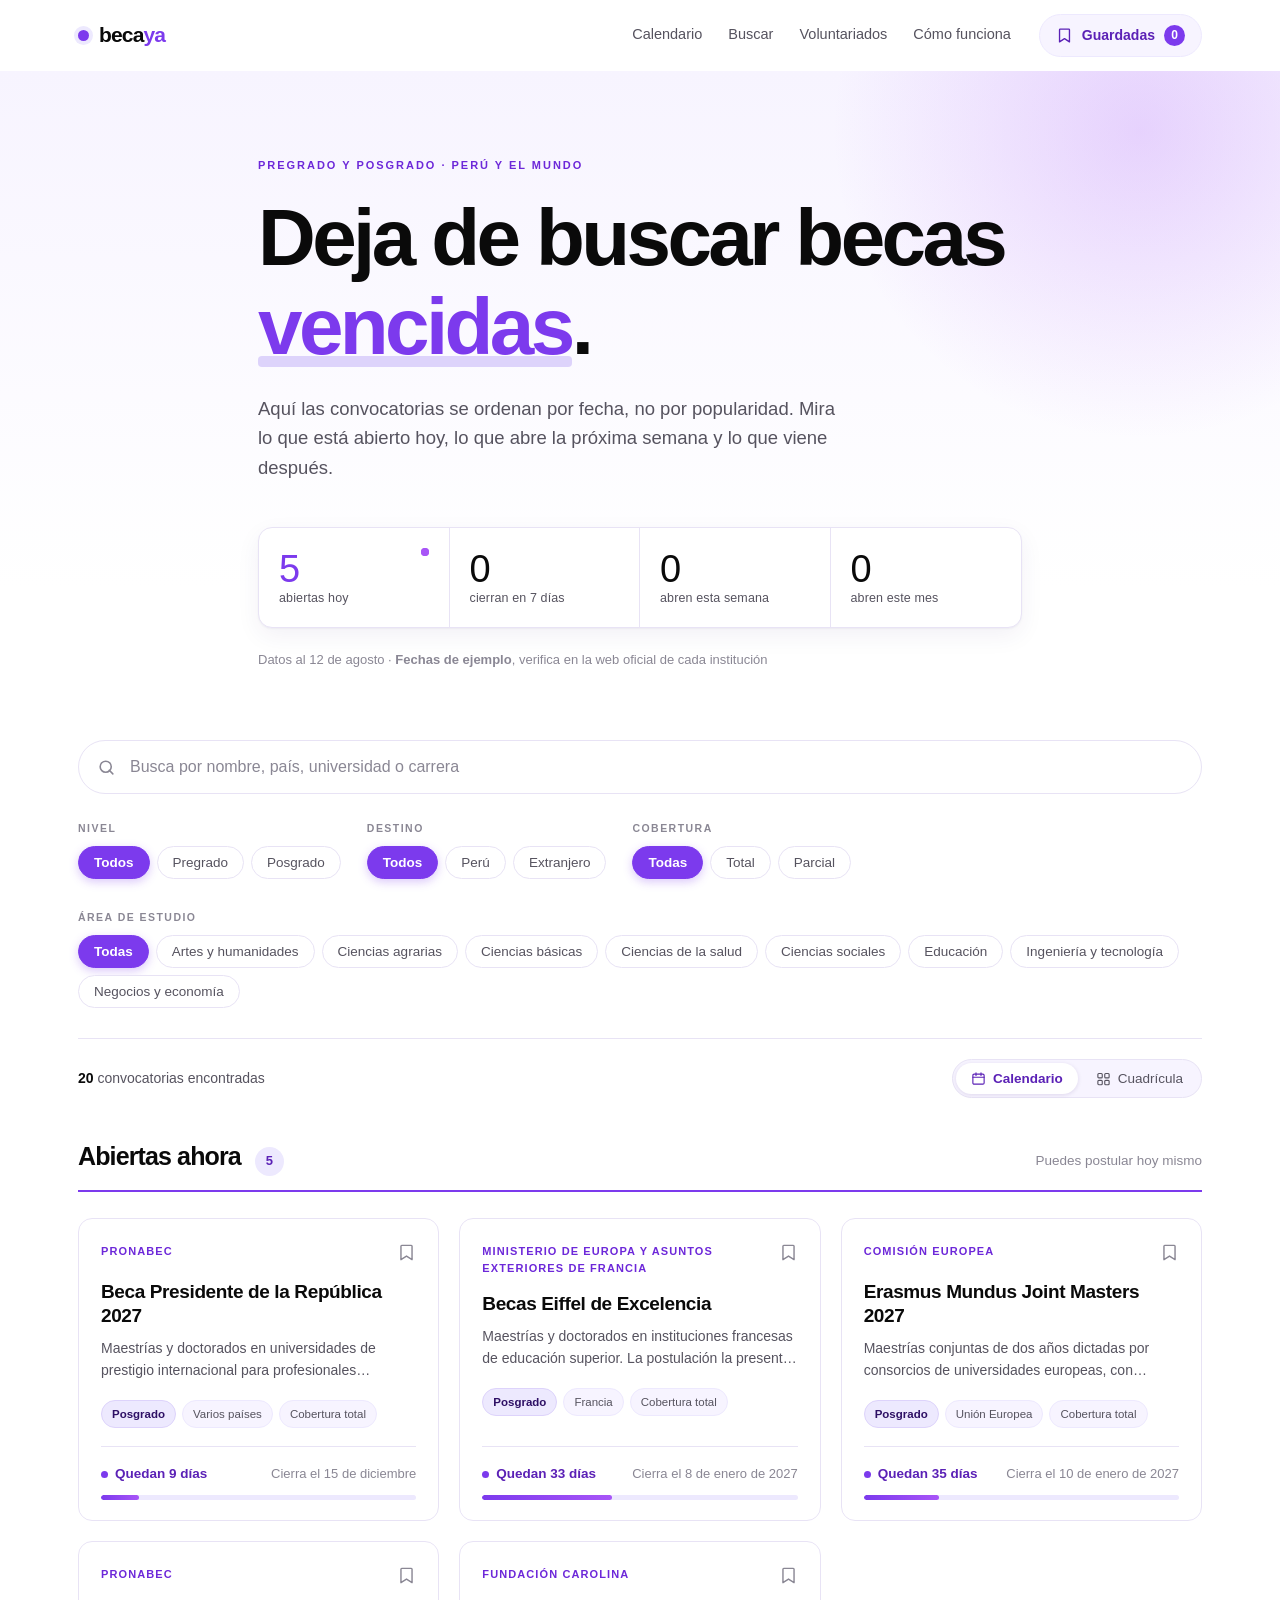
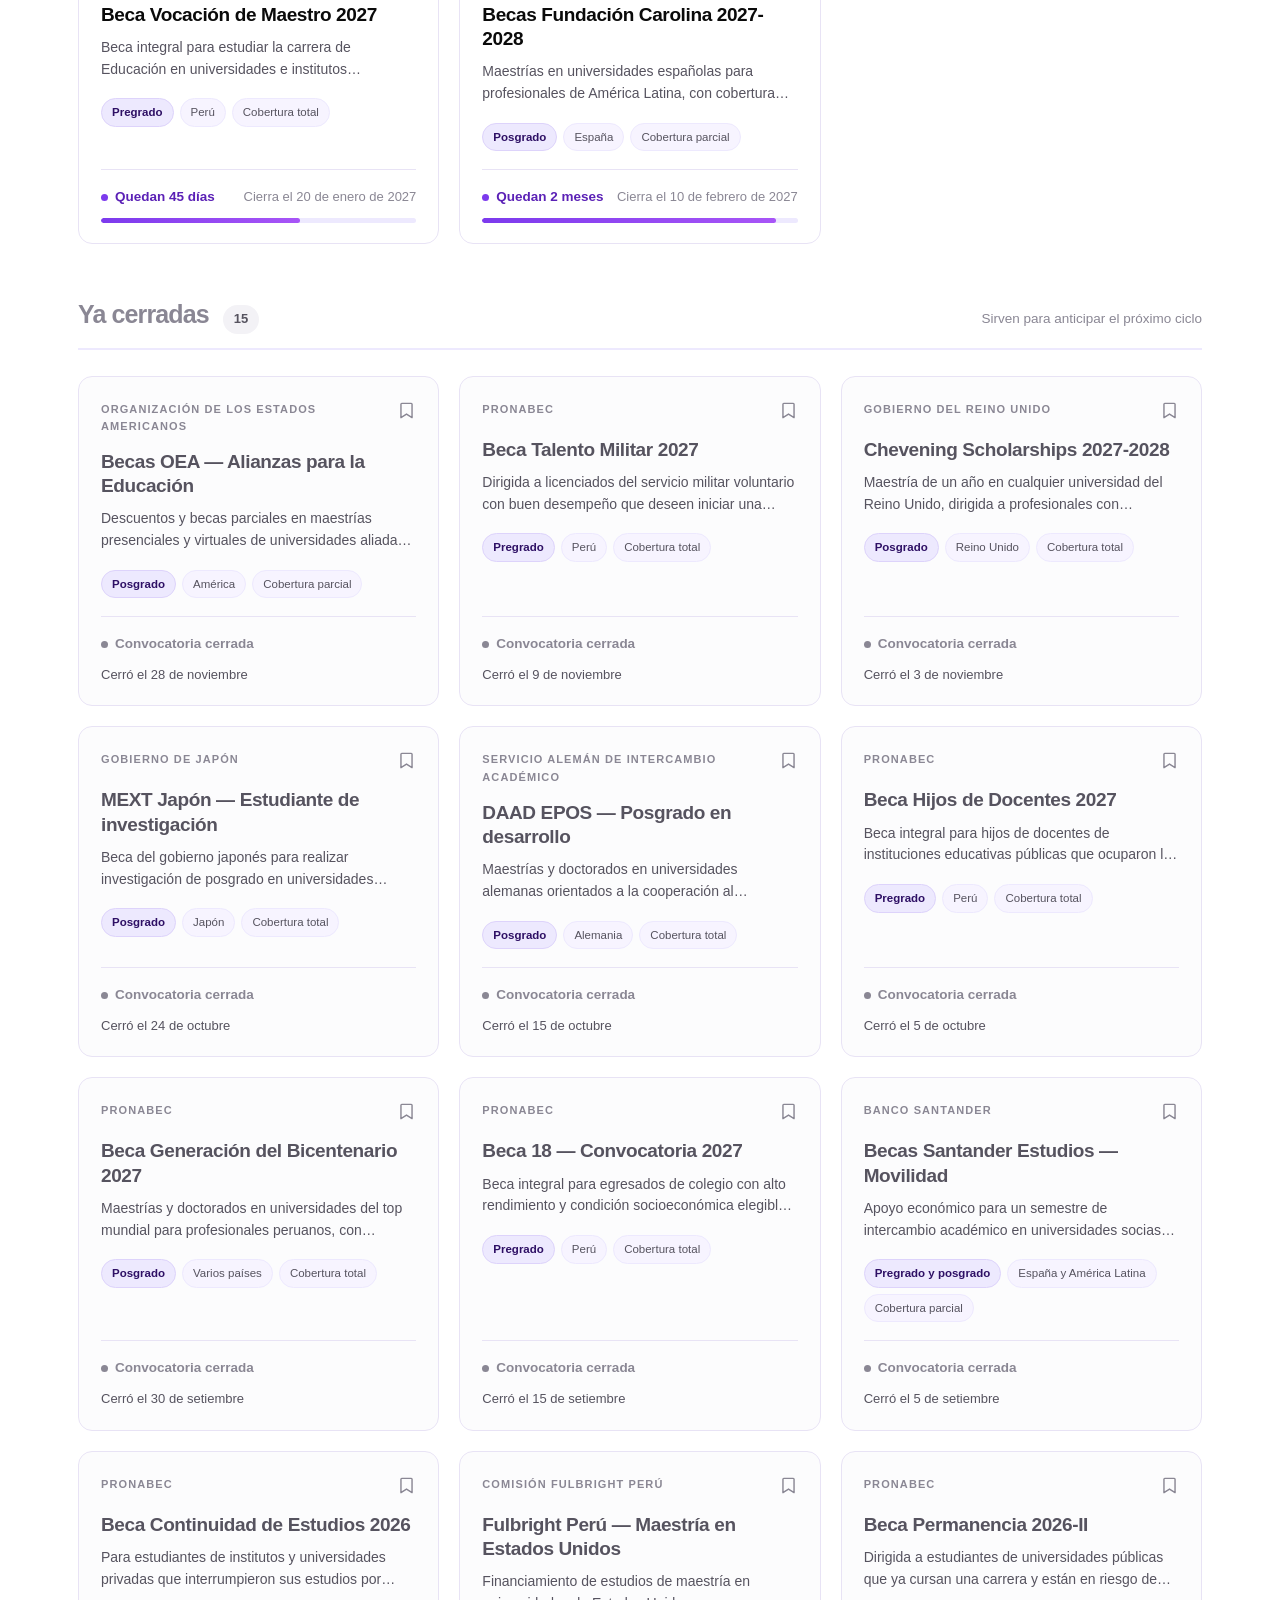
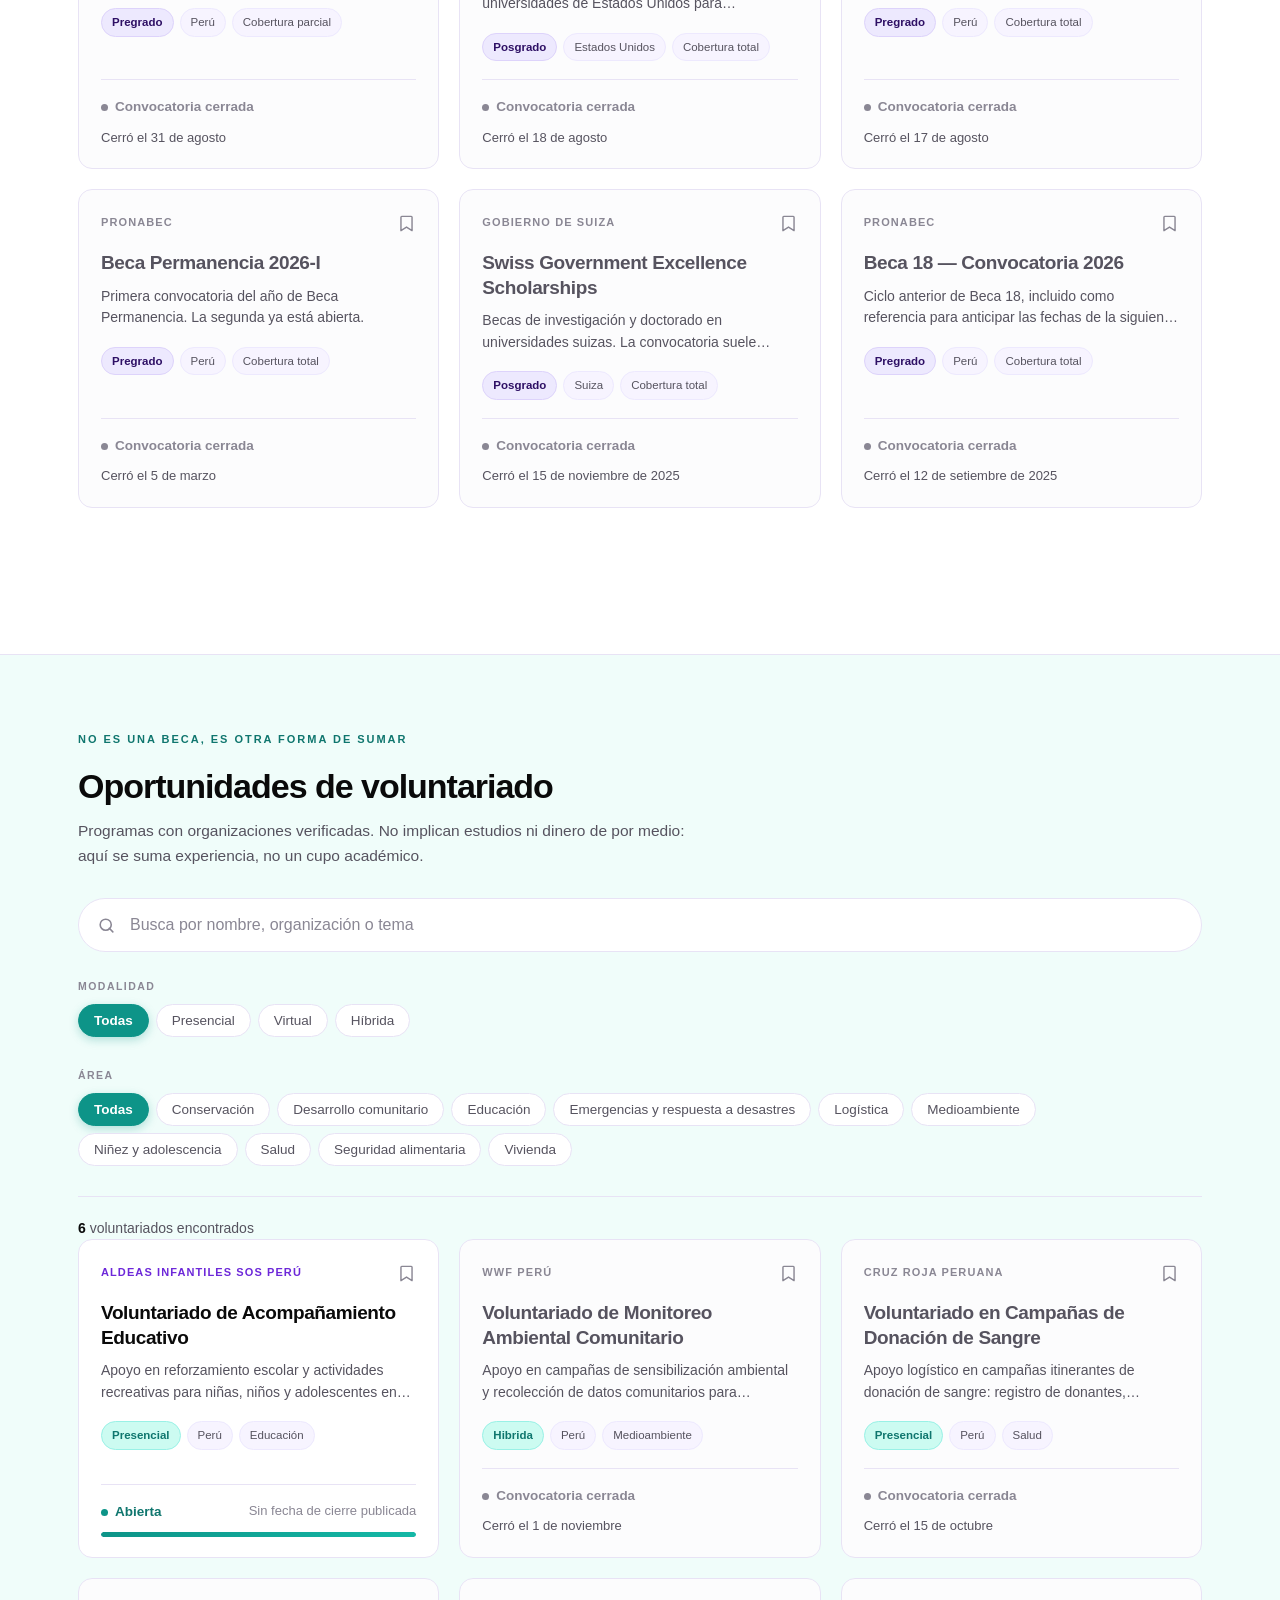
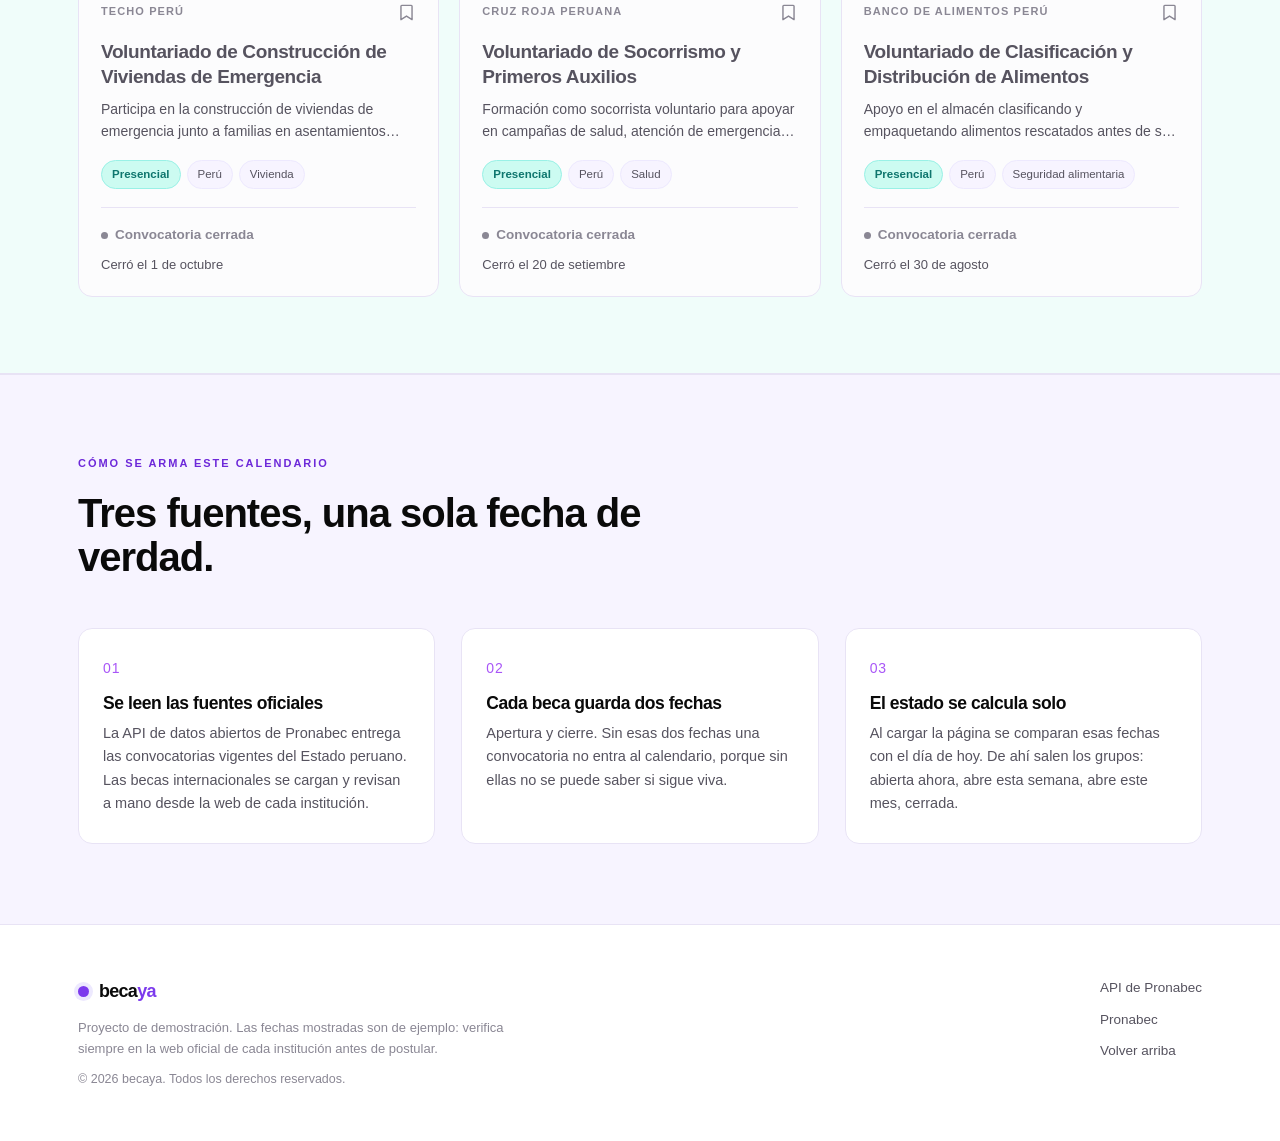
==== index.html @ ffd81b51 "Versión inicial de becaya: becas + voluntariados, panel compartible, despliegue en Vercel Co-Authore" ====
<!DOCTYPE html>
<html lang="es">
<head>
<meta charset="UTF-8">
<meta name="viewport" content="width=device-width, initial-scale=1.0">
<title>becaya · Encuentra becas que están abiertas hoy</title>
<meta name="description" content="Buscador de becas de pregrado y posgrado organizado por fecha: mira qué convocatorias están abiertas hoy, cuáles abren esta semana y cuáles vienen después.">
<link rel="stylesheet" href="assets/css/styles.css">
<link rel="icon" href="data:image/svg+xml,<svg xmlns='http://www.w3.org/2000/svg' viewBox='0 0 100 100'><rect width='100' height='100' rx='24' fill='%237C3AED'/><text y='72' x='50' text-anchor='middle' font-family='Arial' font-weight='bold' font-size='62' fill='white'>b</text></svg>">
</head>
<body>

<a class="salta-al-contenido" href="#resultados">Saltar a los resultados</a>

<!-- ============ BARRA SUPERIOR ============ -->
<header class="cabecera" id="cabecera">
  <div class="contenedor cabecera__fila">
    <a class="marca" href="#inicio" aria-label="becaya, inicio">
      <span class="marca__punto" aria-hidden="true"></span>
      <span class="marca__texto">beca<span class="marca__acento">ya</span></span>
    </a>

    <nav class="nav" aria-label="Navegación principal">
      <a href="#calendario">Calendario</a>
      <a href="#resultados">Buscar</a>
      <a href="#voluntariados">Voluntariados</a>
      <a href="#como-funciona">Cómo funciona</a>
    </nav>

    <button class="btn btn--fantasma btn--guardadas" id="btnGuardadas" aria-label="Ver mis becas guardadas">
      <svg viewBox="0 0 24 24" aria-hidden="true"><path d="M6 3h12a1 1 0 0 1 1 1v17l-7-4.5L5 21V4a1 1 0 0 1 1-1z"/></svg>
      Guardadas
      <span class="pastilla-conteo" id="conteoGuardadas">0</span>
    </button>
  </div>
</header>

<main id="inicio">

  <!-- ============ PORTADA ============ -->
  <section class="portada">
    <div class="contenedor portada__caja">

      <p class="antetitulo revelar">Pregrado y posgrado · Perú y el mundo</p>

      <h1 class="portada__titulo revelar" style="--retraso:.06s">
        Deja de buscar becas<br>
        <span class="subrayado-morado">vencidas</span>.
      </h1>

      <p class="portada__bajada revelar" style="--retraso:.12s">
        Aquí las convocatorias se ordenan por fecha, no por popularidad. Mira lo que
        está abierto hoy, lo que abre la próxima semana y lo que viene después.
      </p>

      <!-- Elemento firma: el reloj de convocatorias -->
      <div class="reloj revelar" style="--retraso:.18s" id="reloj">
        <button class="reloj__bloque reloj__bloque--vivo" data-salto="abiertas">
          <span class="reloj__numero" data-contador="0">0</span>
          <span class="reloj__etiqueta">abiertas hoy</span>
          <span class="reloj__pulso" aria-hidden="true"></span>
        </button>
        <button class="reloj__bloque" data-salto="cierran-pronto">
          <span class="reloj__numero" data-contador="0">0</span>
          <span class="reloj__etiqueta">cierran en 7 días</span>
        </button>
        <button class="reloj__bloque" data-salto="esta-semana">
          <span class="reloj__numero" data-contador="0">0</span>
          <span class="reloj__etiqueta">abren esta semana</span>
        </button>
        <button class="reloj__bloque" data-salto="este-mes">
          <span class="reloj__numero" data-contador="0">0</span>
          <span class="reloj__etiqueta">abren este mes</span>
        </button>
      </div>

      <p class="portada__fecha revelar" style="--retraso:.24s">
        Datos al <span id="fechaHoy"></span>
      </p>
    </div>

    <div class="portada__resplandor" aria-hidden="true"></div>
  </section>

  <!-- ============ BUSCADOR + FILTROS ============ -->
  <section class="buscador" id="resultados">
    <div class="contenedor">

      <div class="barra-busqueda">
        <svg class="barra-busqueda__icono" viewBox="0 0 24 24" aria-hidden="true">
          <circle cx="11" cy="11" r="7"/><path d="M20 20l-4.5-4.5"/>
        </svg>
        <input
          type="search"
          id="campoBusqueda"
          class="barra-busqueda__campo"
          placeholder="Busca por nombre, país, universidad o carrera"
          autocomplete="off"
          aria-label="Buscar becas">
        <button class="barra-busqueda__limpiar" id="limpiarBusqueda" aria-label="Limpiar búsqueda" hidden>&times;</button>
      </div>

      <div class="filtros" id="filtrosBecas" role="group" aria-label="Filtros de becas">

        <div class="filtro">
          <span class="filtro__titulo">Nivel</span>
          <div class="filtro__opciones" data-filtro="nivel">
            <button class="ficha ficha--activa" data-valor="todos">Todos</button>
            <button class="ficha" data-valor="pregrado">Pregrado</button>
            <button class="ficha" data-valor="posgrado">Posgrado</button>
          </div>
        </div>

        <div class="filtro">
          <span class="filtro__titulo">Destino</span>
          <div class="filtro__opciones" data-filtro="destino">
            <button class="ficha ficha--activa" data-valor="todos">Todos</button>
            <button class="ficha" data-valor="peru">Perú</button>
            <button class="ficha" data-valor="extranjero">Extranjero</button>
          </div>
        </div>

        <div class="filtro">
          <span class="filtro__titulo">Cobertura</span>
          <div class="filtro__opciones" data-filtro="cobertura">
            <button class="ficha ficha--activa" data-valor="todos">Todas</button>
            <button class="ficha" data-valor="total">Total</button>
            <button class="ficha" data-valor="parcial">Parcial</button>
          </div>
        </div>

        <div class="filtro filtro--crece">
          <span class="filtro__titulo">Área de estudio</span>
          <div class="filtro__opciones" data-filtro="area" id="filtroAreas"></div>
        </div>

      </div>

      <div class="barra-estado">
        <p class="barra-estado__conteo" id="conteoResultados" aria-live="polite">Cargando convocatorias…</p>

        <div class="barra-estado__acciones">
          <button class="enlace-limpio" id="limpiarFiltros" hidden>Quitar filtros</button>

          <div class="conmutador" role="tablist" aria-label="Forma de ver los resultados">
            <button class="conmutador__btn conmutador__btn--activo" data-vista="calendario" role="tab" aria-selected="true">
              <svg viewBox="0 0 24 24" aria-hidden="true"><rect x="3" y="5" width="18" height="16" rx="2"/><path d="M3 10h18M8 3v4M16 3v4"/></svg>
              Calendario
            </button>
            <button class="conmutador__btn" data-vista="lista" role="tab" aria-selected="false">
              <svg viewBox="0 0 24 24" aria-hidden="true"><rect x="3" y="4" width="7" height="7" rx="1.5"/><rect x="14" y="4" width="7" height="7" rx="1.5"/><rect x="3" y="15" width="7" height="7" rx="1.5"/><rect x="14" y="15" width="7" height="7" rx="1.5"/></svg>
              Cuadrícula
            </button>
          </div>
        </div>
      </div>

    </div>
  </section>

  <!-- ============ RESULTADOS ============ -->
  <section class="resultados" id="calendario">
    <div class="contenedor">
      <div id="zonaResultados"></div>

      <div class="vacio" id="sinResultados" hidden>
        <div class="vacio__marca" aria-hidden="true">
          <svg viewBox="0 0 24 24"><circle cx="11" cy="11" r="7"/><path d="M20 20l-4.5-4.5"/></svg>
        </div>
        <h3>Ninguna convocatoria coincide</h3>
        <p>Prueba con menos filtros o busca por el nombre de la institución.</p>
        <button class="btn btn--principal" id="reiniciarBusqueda">Ver todas las becas</button>
      </div>
    </div>
  </section>

  <!-- ============ VOLUNTARIADOS ============
       Sección aparte a propósito: otro catálogo, otro buscador, otros
       filtros y otras guardadas. No se mezcla con las becas en ningún
       punto de la interfaz ni de los datos. -->
  <section class="voluntariados" id="voluntariados">
    <div class="contenedor">

      <p class="antetitulo">No es una beca, es otra forma de sumar</p>
      <h2 class="voluntariados__titulo">Oportunidades de voluntariado</h2>
      <p class="voluntariados__bajada">
        Programas con organizaciones verificadas. No implican estudios ni dinero de por
        medio: aquí se suma experiencia, no un cupo académico.
      </p>

      <div class="barra-busqueda barra-busqueda--vol">
        <svg class="barra-busqueda__icono" viewBox="0 0 24 24" aria-hidden="true">
          <circle cx="11" cy="11" r="7"/><path d="M20 20l-4.5-4.5"/>
        </svg>
        <input
          type="search"
          id="campoBusquedaVol"
          class="barra-busqueda__campo"
          placeholder="Busca por nombre, organización o tema"
          autocomplete="off"
          aria-label="Buscar voluntariados">
        <button class="barra-busqueda__limpiar" id="limpiarBusquedaVol" aria-label="Limpiar búsqueda" hidden>&times;</button>
      </div>

      <div class="filtros" id="filtrosVol" role="group" aria-label="Filtros de voluntariados">
        <div class="filtro">
          <span class="filtro__titulo">Modalidad</span>
          <div class="filtro__opciones" data-filtro-vol="modalidad">
            <button class="ficha ficha--activa" data-valor="todos">Todas</button>
            <button class="ficha" data-valor="presencial">Presencial</button>
            <button class="ficha" data-valor="virtual">Virtual</button>
            <button class="ficha" data-valor="hibrida">Híbrida</button>
          </div>
        </div>

        <div class="filtro filtro--crece">
          <span class="filtro__titulo">Área</span>
          <div class="filtro__opciones" data-filtro-vol="area" id="filtroAreasVol"></div>
        </div>
      </div>

      <div class="barra-estado">
        <p class="barra-estado__conteo" id="conteoResultadosVol" aria-live="polite">Cargando voluntariados…</p>
        <div class="barra-estado__acciones">
          <span class="pastilla-conteo pastilla-conteo--vol" id="conteoGuardadosVol" title="Voluntariados guardados" hidden>0 guardados</span>
          <button class="enlace-limpio" id="limpiarFiltrosVol" hidden>Quitar filtros</button>
        </div>
      </div>

      <div id="zonaVoluntariados"></div>

      <div class="vacio" id="sinResultadosVol" hidden>
        <div class="vacio__marca" aria-hidden="true">
          <svg viewBox="0 0 24 24"><circle cx="11" cy="11" r="7"/><path d="M20 20l-4.5-4.5"/></svg>
        </div>
        <h3>Ningún voluntariado coincide</h3>
        <p>Prueba con menos filtros o busca por el nombre de la organización.</p>
        <button class="btn btn--principal" id="reiniciarBusquedaVol">Ver todos los voluntariados</button>
      </div>

    </div>
  </section>

  <!-- ============ CÓMO FUNCIONA ============ -->
  <section class="explicacion" id="como-funciona">
    <div class="contenedor">
      <p class="antetitulo">Cómo se arma este calendario</p>
      <h2 class="explicacion__titulo">Tres fuentes, una sola fecha de verdad.</h2>

      <ol class="pasos">
        <li class="paso revelar">
          <span class="paso__num">01</span>
          <h3>Se leen las fuentes oficiales</h3>
          <p>La API de datos abiertos de Pronabec entrega las convocatorias vigentes del Estado peruano. Las becas internacionales se cargan y revisan a mano desde la web de cada institución.</p>
        </li>
        <li class="paso revelar" style="--retraso:.08s">
          <span class="paso__num">02</span>
          <h3>Cada beca guarda dos fechas</h3>
          <p>Apertura y cierre. Sin esas dos fechas una convocatoria no entra al calendario, porque sin ellas no se puede saber si sigue viva.</p>
        </li>
        <li class="paso revelar" style="--retraso:.16s">
          <span class="paso__num">03</span>
          <h3>El estado se calcula solo</h3>
          <p>Al cargar la página se comparan esas fechas con el día de hoy. De ahí salen los grupos: abierta ahora, abre esta semana, abre este mes, cerrada.</p>
        </li>
      </ol>
    </div>
  </section>

</main>

<!-- ============ PIE ============ -->
<footer class="pie">
  <div class="contenedor pie__fila">
    <div>
      <span class="marca marca--pie">
        <span class="marca__punto" aria-hidden="true"></span>
        <span class="marca__texto">beca<span class="marca__acento">ya</span></span>
      </span>
      <p class="pie__nota">Proyecto de demostración. Las fechas mostradas son de ejemplo: verifica siempre en la web oficial de cada institución antes de postular.</p>
      <p class="pie__derechos">© <span id="anioActual"></span> becaya. Todos los derechos reservados.</p>
    </div>
    <div class="pie__enlaces">
      <a href="https://datosabiertos.pronabec.gob.pe/developer/Api" target="_blank" rel="noopener">API de Pronabec</a>
      <a href="https://www.pronabec.gob.pe" target="_blank" rel="noopener">Pronabec</a>
      <a href="#inicio">Volver arriba</a>
    </div>
  </div>
</footer>

<!-- ============ PANEL DE DETALLE ============ -->
<div class="fondo-modal" id="fondoModal" hidden></div>
<aside class="panel" id="panelDetalle" role="dialog" aria-modal="true" aria-labelledby="panelTitulo" hidden>
  <button class="panel__cerrar" id="cerrarPanel" aria-label="Cerrar detalle">&times;</button>
  <div class="panel__cuerpo" id="panelCuerpo"></div>
</aside>

<!-- ============ AVISO FLOTANTE ============ -->
<div class="aviso" id="aviso" role="status" aria-live="polite"></div>

<script src="assets/js/datos.js"></script>
<script src="assets/js/voluntariados.js"></script>
<script src="assets/js/estado.js"></script>
<script src="assets/js/app.js"></script>
</body>
</html>
---- assets/css/styles.css ----
/* ============================================================
   becaya — hoja de estilos
   Paleta: morado premium sobre blanco. Tipografía: Arial.
   ============================================================ */

:root{
  /* Morados */
  --morado-900:#2E1065;
  --morado-700:#5B21B6;
  --morado-600:#6D28D9;
  --morado-500:#7C3AED;   /* color principal de marca */
  --morado-400:#A855F7;   /* morado brillante, acentos */
  --morado-200:#DDD3FB;
  --morado-100:#EDE9FE;
  --morado-50:#F7F4FF;

  /* Neutros */
  --negro:#0A0A0A;
  --tinta:#141317;
  --gris:#56535F;
  --gris-claro:#8A8794;
  --borde:#E8E3F5;
  --blanco:#FFFFFF;

  /* Señal de urgencia (uso mínimo, solo para el cierre inminente) */
  --urgente:#B4530A;
  --urgente-suave:#FFF4E8;

  /* Acento de la sección de voluntariados. Un color propio, aparte del
     morado de marca, para que esa sección se lea como "otra cosa" a
     simple vista y nunca se confunda con el catálogo de becas. */
  --verde-700:#0F766E;
  --verde-600:#0D9488;
  --verde-500:#14B8A6;
  --verde-200:#99F1E6;
  --verde-100:#CCFBF1;
  --verde-50:#F0FDFA;

  /* Tipografía */
  --fuente:Arial, "Helvetica Neue", Helvetica, sans-serif;
  --fuente-display:"Arial Black", "Arial Bold", Arial, sans-serif;

  /* Medidas */
  --ancho:1180px;
  --radio:14px;
  --radio-sm:9px;
  --sombra-suave:0 1px 2px rgba(46,16,101,.05), 0 8px 24px rgba(46,16,101,.06);
  --sombra-alta:0 2px 6px rgba(46,16,101,.08), 0 24px 60px rgba(46,16,101,.16);
  --curva:cubic-bezier(.22,1,.36,1);
}

*,*::before,*::after{box-sizing:border-box;}

/* El atributo hidden debe ganarle a cualquier display propio de una clase. */
[hidden]{display:none !important;}

html{scroll-behavior:smooth;}

body{
  margin:0;
  background:var(--blanco);
  color:var(--negro);
  font-family:var(--fuente);
  font-size:16px;
  line-height:1.6;
  -webkit-font-smoothing:antialiased;
}

h1,h2,h3,h4{margin:0;color:var(--negro);letter-spacing:-.025em;line-height:1.12;}
p{margin:0;}
a{color:inherit;}
button{font-family:inherit;}

:focus-visible{
  outline:2px solid var(--morado-500);
  outline-offset:3px;
  border-radius:4px;
}

.contenedor{
  width:100%;
  max-width:var(--ancho);
  margin:0 auto;
  padding:0 28px;
}

.salta-al-contenido{
  position:absolute;left:-9999px;top:12px;z-index:200;
  background:var(--morado-500);color:#fff;padding:10px 18px;
  border-radius:var(--radio-sm);text-decoration:none;font-weight:bold;
}
.salta-al-contenido:focus{left:16px;}

/* ---------- Antetítulo reutilizable ---------- */
.antetitulo{
  font-size:11px;
  font-weight:bold;
  letter-spacing:.18em;
  text-transform:uppercase;
  color:var(--morado-600);
  margin-bottom:18px;
}

/* ============================================================
   CABECERA
   ============================================================ */
.cabecera{
  position:sticky;top:0;z-index:80;
  background:rgba(255,255,255,.86);
  backdrop-filter:saturate(180%) blur(14px);
  -webkit-backdrop-filter:saturate(180%) blur(14px);
  border-bottom:1px solid transparent;
  transition:border-color .3s ease, box-shadow .3s ease;
}
.cabecera--pegada{
  border-bottom-color:var(--borde);
  box-shadow:0 6px 24px rgba(46,16,101,.05);
}
.cabecera__fila{
  display:flex;align-items:center;gap:28px;
  height:70px;
}

.marca{
  display:inline-flex;align-items:center;gap:10px;
  text-decoration:none;font-weight:bold;font-size:21px;
  letter-spacing:-.04em;color:var(--negro);
}
.marca__punto{
  width:11px;height:11px;border-radius:50%;
  background:var(--morado-500);
  box-shadow:0 0 0 4px var(--morado-100);
  transition:transform .4s var(--curva), box-shadow .4s var(--curva);
}
.marca:hover .marca__punto{transform:scale(1.25);box-shadow:0 0 0 6px var(--morado-100);}
.marca__acento{color:var(--morado-500);}

.nav{display:flex;gap:26px;margin-left:auto;}
.nav a{
  position:relative;text-decoration:none;font-size:14.5px;color:var(--gris);
  padding:6px 0;transition:color .22s ease;
}
.nav a::after{
  content:"";position:absolute;left:0;bottom:0;height:2px;width:100%;
  background:var(--morado-500);border-radius:2px;
  transform:scaleX(0);transform-origin:left;
  transition:transform .34s var(--curva);
}
.nav a:hover{color:var(--negro);}
.nav a:hover::after{transform:scaleX(1);}

/* ============================================================
   BOTONES
   ============================================================ */
.btn{
  display:inline-flex;align-items:center;justify-content:center;gap:9px;
  border:none;cursor:pointer;font-size:14.5px;font-weight:bold;
  text-decoration:none;
  padding:12px 22px;border-radius:999px;
  transition:transform .2s var(--curva), box-shadow .28s var(--curva),
             background-color .22s ease, color .22s ease;
}
.btn svg{width:17px;height:17px;fill:none;stroke:currentColor;stroke-width:1.9;
  stroke-linecap:round;stroke-linejoin:round;}
.btn:active{transform:scale(.96);}

.btn--principal{
  background:var(--morado-500);color:#fff;
  box-shadow:0 4px 14px rgba(124,58,237,.32);
}
.btn--principal:hover{
  background:var(--morado-600);
  transform:translateY(-2px);
  box-shadow:0 10px 26px rgba(124,58,237,.42);
}

.btn--fantasma{
  background:var(--morado-50);color:var(--morado-700);
  border:1px solid var(--morado-100);
}
.btn--fantasma:hover{background:var(--morado-100);border-color:var(--morado-200);}

.btn--guardadas{padding:10px 16px;font-size:14px;}
.pastilla-conteo{
  min-width:21px;height:21px;padding:0 6px;border-radius:999px;
  background:var(--morado-500);color:#fff;font-size:12px;
  display:inline-flex;align-items:center;justify-content:center;
  transition:transform .3s var(--curva);
}
.pastilla-conteo--late{animation:latido .5s var(--curva);}
@keyframes latido{0%{transform:scale(1);}45%{transform:scale(1.45);}100%{transform:scale(1);}}

.enlace-limpio{
  background:none;border:none;cursor:pointer;
  color:var(--morado-600);font-size:13.5px;font-weight:bold;
  text-decoration:underline;text-underline-offset:3px;padding:6px 2px;
}
.enlace-limpio:hover{color:var(--morado-700);}

/* ============================================================
   PORTADA
   ============================================================ */
.portada{
  position:relative;overflow:hidden;
  padding:86px 0 62px;
  background:linear-gradient(180deg,var(--morado-50) 0%,var(--blanco) 78%);
}
.portada__caja{position:relative;z-index:2;max-width:820px;}

.portada__resplandor{
  position:absolute;top:-260px;right:-180px;
  width:640px;height:640px;border-radius:50%;
  background:radial-gradient(circle,rgba(168,85,247,.22) 0%,rgba(168,85,247,0) 68%);
  animation:flotar 14s ease-in-out infinite alternate;
  pointer-events:none;
}
@keyframes flotar{
  from{transform:translate3d(0,0,0) scale(1);}
  to{transform:translate3d(-46px,42px,0) scale(1.1);}
}

.portada__titulo{
  font-family:var(--fuente-display);
  font-size:clamp(42px,7.4vw,80px);
  letter-spacing:-.045em;
  margin-bottom:22px;
}
.subrayado-morado{
  position:relative;display:inline-block;color:var(--morado-500);
}
.subrayado-morado::after{
  content:"";position:absolute;left:0;right:0;bottom:.06em;height:.14em;
  background:var(--morado-200);border-radius:4px;z-index:-1;
  transform:scaleX(0);transform-origin:left;
  animation:trazo .9s .5s var(--curva) forwards;
}
@keyframes trazo{to{transform:scaleX(1);}}

.portada__bajada{
  font-size:18.5px;color:var(--gris);max-width:590px;margin-bottom:44px;
}
.portada__fecha{
  margin-top:22px;font-size:13px;color:var(--gris-claro);
}

/* ---------- Elemento firma: el reloj de convocatorias ---------- */
.reloj{
  display:grid;
  grid-template-columns:repeat(4,1fr);
  gap:0;
  background:var(--blanco);
  border:1px solid var(--borde);
  border-radius:var(--radio);
  overflow:hidden;
  box-shadow:var(--sombra-suave);
}
.reloj__bloque{
  position:relative;
  display:flex;flex-direction:column;align-items:flex-start;gap:3px;
  padding:22px 20px;
  background:none;border:none;border-right:1px solid var(--borde);
  cursor:pointer;text-align:left;
  transition:background-color .25s ease;
}
.reloj__bloque:last-child{border-right:none;}
.reloj__bloque:hover{background:var(--morado-50);}
.reloj__numero{
  font-family:var(--fuente-display);
  font-size:38px;line-height:1;letter-spacing:-.05em;color:var(--negro);
}
.reloj__bloque--vivo .reloj__numero{color:var(--morado-500);}
.reloj__etiqueta{
  font-size:12.5px;color:var(--gris);letter-spacing:.01em;
}
.reloj__pulso{
  position:absolute;top:20px;right:20px;
  width:8px;height:8px;border-radius:50%;background:var(--morado-400);
}
.reloj__pulso::after{
  content:"";position:absolute;inset:0;border-radius:50%;
  background:var(--morado-400);
  animation:pulso 2.2s ease-out infinite;
}
@keyframes pulso{
  0%{transform:scale(1);opacity:.7;}
  100%{transform:scale(3.4);opacity:0;}
}

/* ============================================================
   BUSCADOR Y FILTROS
   ============================================================ */
.buscador{padding:8px 0 30px;}

.barra-busqueda{
  position:relative;display:flex;align-items:center;
  background:var(--blanco);
  border:1.5px solid var(--borde);
  border-radius:999px;
  padding:0 18px;
  transition:border-color .25s ease, box-shadow .25s ease;
}
.barra-busqueda:focus-within{
  border-color:var(--morado-400);
  box-shadow:0 0 0 4px var(--morado-100);
}
.barra-busqueda__icono{
  width:19px;height:19px;flex-shrink:0;
  fill:none;stroke:var(--gris-claro);stroke-width:2;stroke-linecap:round;
}
.barra-busqueda__campo{
  flex:1;border:none;outline:none;background:none;
  font-family:var(--fuente);font-size:16px;color:var(--negro);
  padding:17px 14px;
}
.barra-busqueda__campo::placeholder{color:var(--gris-claro);}
.barra-busqueda__campo::-webkit-search-cancel-button{display:none;}
.barra-busqueda__limpiar{
  background:var(--morado-100);color:var(--morado-700);
  border:none;cursor:pointer;
  width:26px;height:26px;border-radius:50%;font-size:19px;line-height:1;
  display:flex;align-items:center;justify-content:center;
  transition:background-color .2s ease;
}
.barra-busqueda__limpiar:hover{background:var(--morado-200);}

.filtros{
  display:flex;flex-wrap:wrap;gap:26px;
  margin-top:26px;
}
.filtro{display:flex;flex-direction:column;gap:9px;}
.filtro--crece{flex:1 1 100%;padding-top:4px;}
.filtro__titulo{
  font-size:10.5px;font-weight:bold;letter-spacing:.14em;
  text-transform:uppercase;color:var(--gris-claro);
}
.filtro__opciones{display:flex;flex-wrap:wrap;gap:7px;}

.ficha{
  background:var(--blanco);
  border:1px solid var(--borde);
  color:var(--gris);
  font-size:13.5px;
  padding:8px 15px;border-radius:999px;cursor:pointer;
  transition:transform .18s var(--curva), background-color .2s ease,
             border-color .2s ease, color .2s ease, box-shadow .2s ease;
}
.ficha:hover{border-color:var(--morado-200);color:var(--negro);transform:translateY(-1px);}
.ficha--activa{
  background:var(--morado-500);border-color:var(--morado-500);color:#fff;
  font-weight:bold;
  box-shadow:0 3px 10px rgba(124,58,237,.28);
}
.ficha--activa:hover{background:var(--morado-600);border-color:var(--morado-600);color:#fff;}

.barra-estado{
  display:flex;align-items:center;justify-content:space-between;
  gap:20px;flex-wrap:wrap;
  margin-top:30px;padding-top:20px;border-top:1px solid var(--borde);
}
.barra-estado__conteo{font-size:14px;color:var(--gris);}
.barra-estado__conteo b{color:var(--negro);}
.barra-estado__acciones{display:flex;align-items:center;gap:18px;}

.conmutador{
  display:flex;gap:3px;padding:3px;
  background:var(--morado-50);border-radius:999px;border:1px solid var(--borde);
}
.conmutador__btn{
  display:inline-flex;align-items:center;gap:7px;
  background:none;border:none;cursor:pointer;
  font-size:13.5px;color:var(--gris);
  padding:8px 15px;border-radius:999px;
  transition:background-color .25s ease, color .25s ease, box-shadow .25s ease;
}
.conmutador__btn svg{width:15px;height:15px;fill:none;stroke:currentColor;
  stroke-width:1.8;stroke-linecap:round;stroke-linejoin:round;}
.conmutador__btn:hover{color:var(--negro);}
.conmutador__btn--activo{
  background:var(--blanco);color:var(--morado-700);font-weight:bold;
  box-shadow:0 1px 4px rgba(46,16,101,.12);
}

/* ============================================================
   RESULTADOS — GRUPOS DEL CALENDARIO
   ============================================================ */
.resultados{padding:14px 0 90px;}

.grupo{margin-bottom:56px;}
.grupo__cabecera{
  display:flex;align-items:baseline;gap:14px;flex-wrap:wrap;
  padding-bottom:14px;margin-bottom:26px;
  border-bottom:2px solid var(--morado-100);
}
.grupo__titulo{
  font-family:var(--fuente-display);
  font-size:25px;letter-spacing:-.035em;
}
.grupo__conteo{
  font-size:13px;color:var(--morado-700);font-weight:bold;
  background:var(--morado-100);padding:4px 11px;border-radius:999px;
}
.grupo__nota{font-size:13.5px;color:var(--gris-claro);margin-left:auto;}

.grupo--destacado .grupo__cabecera{border-bottom-color:var(--morado-500);}
.grupo--apagado .grupo__titulo{color:var(--gris-claro);}
.grupo--apagado .grupo__conteo{background:#F3F2F6;color:var(--gris);}

.rejilla{
  display:grid;
  grid-template-columns:repeat(auto-fill,minmax(320px,1fr));
  gap:20px;
}

/* ============================================================
   TARJETA DE BECA
   ============================================================ */
.tarjeta{
  position:relative;
  display:flex;flex-direction:column;
  background:var(--blanco);
  border:1px solid var(--borde);
  border-radius:var(--radio);
  padding:24px 22px 20px;
  cursor:pointer;
  overflow:hidden;
  opacity:0;transform:translateY(14px);
  animation:entrar .55s var(--curva) forwards;
  animation-delay:var(--retraso,0s);
  transition:transform .32s var(--curva), box-shadow .32s var(--curva),
             border-color .32s ease;
}
@keyframes entrar{to{opacity:1;transform:translateY(0);}}

.tarjeta::before{
  content:"";position:absolute;left:0;top:0;bottom:0;width:3px;
  background:var(--morado-500);
  transform:scaleY(0);transform-origin:top;
  transition:transform .4s var(--curva);
}
.tarjeta:hover{
  transform:translateY(-5px);
  border-color:var(--morado-200);
  box-shadow:var(--sombra-alta);
}
.tarjeta:hover::before{transform:scaleY(1);}

.tarjeta--cerrada{opacity:1;background:#FCFCFD;}
.tarjeta--cerrada .tarjeta__nombre{color:var(--gris);}
.tarjeta--cerrada::before{background:var(--gris-claro);}

.tarjeta__alto{
  display:flex;align-items:flex-start;justify-content:space-between;gap:12px;
  margin-bottom:14px;
}
.tarjeta__institucion{
  font-size:11px;font-weight:bold;letter-spacing:.1em;text-transform:uppercase;
  color:var(--morado-600);
}
.tarjeta--cerrada .tarjeta__institucion{color:var(--gris-claro);}

.marcador{
  background:none;border:none;cursor:pointer;padding:4px;margin:-4px -4px 0 0;
  line-height:0;border-radius:6px;
  transition:transform .22s var(--curva);
}
.marcador svg{
  width:19px;height:19px;fill:none;stroke:var(--gris-claro);stroke-width:1.8;
  stroke-linejoin:round;transition:fill .25s ease, stroke .25s ease;
}
.marcador:hover{transform:scale(1.16);}
.marcador:hover svg{stroke:var(--morado-500);}
.marcador--activo svg{fill:var(--morado-500);stroke:var(--morado-500);}

.tarjeta__nombre{
  font-size:19px;font-weight:bold;letter-spacing:-.02em;line-height:1.28;
  margin-bottom:10px;
}
.tarjeta__resumen{
  font-size:14px;color:var(--gris);line-height:1.55;
  margin-bottom:18px;
  display:-webkit-box;-webkit-line-clamp:2;-webkit-box-orient:vertical;
  overflow:hidden;
}

.etiquetas{display:flex;flex-wrap:wrap;gap:6px;margin-bottom:18px;}
.etiqueta{
  font-size:11.5px;color:var(--gris);
  background:var(--morado-50);border:1px solid var(--morado-100);
  padding:4px 10px;border-radius:999px;
}
.etiqueta--fuerte{
  background:var(--morado-100);border-color:var(--morado-200);
  color:var(--morado-900);font-weight:bold;
}

.tarjeta__pie{
  margin-top:auto;padding-top:16px;border-top:1px solid var(--borde);
}
.tarjeta__estado{
  display:flex;align-items:center;justify-content:space-between;gap:10px;
  font-size:13px;margin-bottom:10px;
}
.tarjeta__estado b{font-size:13.5px;}

.punto-estado{
  display:inline-block;width:7px;height:7px;border-radius:50%;
  background:var(--morado-500);margin-right:7px;vertical-align:middle;
}
.punto-estado--gris{background:var(--gris-claro);}
.punto-estado--urgente{background:var(--urgente);}

.texto-abierta{color:var(--morado-700);}
.texto-urgente{color:var(--urgente);}
.texto-gris{color:var(--gris-claro);}

.progreso{
  height:5px;border-radius:999px;background:var(--morado-100);overflow:hidden;
}
.progreso__barra{
  height:100%;border-radius:999px;
  background:linear-gradient(90deg,var(--morado-500),var(--morado-400));
  width:0;
  transition:width 1.1s var(--curva);
}
.progreso__barra--urgente{background:linear-gradient(90deg,#D97706,var(--urgente));}
.progreso--gris .progreso__barra{background:var(--gris-claro);}
.progreso--gris{background:#EEEDF2;}

.fecha-apertura{
  font-size:13px;color:var(--gris);
}
.fecha-apertura b{color:var(--negro);}

/* ============================================================
   ESTADO VACÍO
   ============================================================ */
.vacio{
  text-align:center;padding:72px 20px;
  border:1.5px dashed var(--morado-200);border-radius:var(--radio);
  background:var(--morado-50);
}
.vacio__marca{
  width:54px;height:54px;margin:0 auto 20px;border-radius:50%;
  background:var(--blanco);border:1px solid var(--morado-200);
  display:flex;align-items:center;justify-content:center;
}
.vacio__marca svg{width:23px;height:23px;fill:none;stroke:var(--morado-500);
  stroke-width:2;stroke-linecap:round;}
.vacio h3{font-size:21px;margin-bottom:8px;}
.vacio p{color:var(--gris);margin-bottom:24px;}

/* ============================================================
   CÓMO FUNCIONA
   ============================================================ */
.explicacion{
  padding:80px 0;
  background:var(--morado-50);
  border-top:1px solid var(--borde);
}
.explicacion__titulo{
  font-family:var(--fuente-display);
  font-size:clamp(27px,4vw,40px);max-width:620px;margin-bottom:48px;
}
.pasos{
  list-style:none;padding:0;margin:0;
  display:grid;grid-template-columns:repeat(auto-fit,minmax(260px,1fr));gap:26px;
}
.paso{
  background:var(--blanco);border:1px solid var(--borde);
  border-radius:var(--radio);padding:28px 24px;
  transition:transform .3s var(--curva), box-shadow .3s var(--curva);
}
.paso:hover{transform:translateY(-4px);box-shadow:var(--sombra-suave);}
.paso__num{
  display:block;font-family:var(--fuente-display);font-size:14px;
  color:var(--morado-400);letter-spacing:.06em;margin-bottom:14px;
}
.paso h3{font-size:17.5px;margin-bottom:9px;}
.paso p{font-size:14.5px;color:var(--gris);}

/* ============================================================
   VOLUNTARIADOS
   ------------------------------------------------------------
   Reutiliza casi todos los componentes de la sección de becas
   (tarjeta, ficha, barra de búsqueda, etiqueta…) pero con acento
   verde en vez de morado. Es la misma calidad de diseño con una
   paleta distinta: la señal visual de "esto no es una beca".
   ============================================================ */
.voluntariados{
  padding:76px 0;
  background:var(--verde-50);
  border-top:1px solid var(--borde);
  border-bottom:1px solid var(--borde);
}
.voluntariados .antetitulo{color:var(--verde-700);}
.voluntariados__titulo{
  font-family:var(--fuente-display);
  font-size:clamp(25px,3.6vw,34px);letter-spacing:-.03em;
  margin-bottom:14px;
}
.voluntariados__bajada{
  font-size:15.5px;color:var(--gris);max-width:640px;line-height:1.6;
  margin-bottom:30px;
}

/* Misma barra de búsqueda, foco en verde en vez de morado. */
.voluntariados .barra-busqueda:focus-within{
  border-color:var(--verde-500);
  box-shadow:0 0 0 4px var(--verde-100);
}
.voluntariados .ficha--activa{
  background:var(--verde-600);border-color:var(--verde-600);
  box-shadow:0 3px 10px rgba(13,148,136,.28);
}
.voluntariados .ficha--activa:hover{background:var(--verde-700);border-color:var(--verde-700);}
.voluntariados .ficha:hover{border-color:var(--verde-200);}

/* Insignia de guardados: cuenta y, si se toca, filtra a solo esos. */
.pastilla-conteo--vol{
  display:inline-flex;align-items:center;gap:6px;cursor:pointer;
  background:var(--verde-100);color:var(--verde-700);font-weight:bold;font-size:12.5px;
  padding:7px 14px;border-radius:999px;border:1px solid var(--verde-200);
  transition:background-color .2s ease, transform .3s var(--curva);
}
.pastilla-conteo--vol:hover{background:var(--verde-200);}
.pastilla-conteo--vol-activa{background:var(--verde-600);color:#fff;border-color:var(--verde-600);}
.pastilla-conteo--vol.pastilla-conteo--late{animation:latido .5s var(--curva);}

/* Las tarjetas comparten estructura con las de becas; solo cambia el
   acento de estado a verde, para que "abierta" en esta sección nunca
   se confunda visualmente con "abierta" en el calendario de becas. */
.tarjeta--vol .texto-abierta{color:var(--verde-700);}
.tarjeta--vol .punto-estado:not(.punto-estado--gris):not(.punto-estado--urgente){
  background:var(--verde-600);
}
.tarjeta--vol .progreso__barra:not(.progreso__barra--urgente){
  background:linear-gradient(90deg,var(--verde-600),var(--verde-500));
}
.etiqueta--vol-fuerte{
  background:var(--verde-100);border-color:var(--verde-200);
  color:var(--verde-700);font-weight:bold;
}

/* ============================================================
   PIE
   ============================================================ */
.pie{padding:52px 0;border-top:1px solid var(--borde);background:var(--blanco);}
.pie__fila{
  display:flex;justify-content:space-between;gap:36px;flex-wrap:wrap;
}
.marca--pie{font-size:18px;margin-bottom:12px;}
.pie__nota{font-size:13px;color:var(--gris-claro);max-width:460px;}
.pie__derechos{font-size:12.5px;color:var(--gris-claro);margin-top:10px;}
.pie__enlaces{display:flex;flex-direction:column;gap:10px;}
.pie__enlaces a{
  font-size:13.5px;color:var(--gris);text-decoration:none;
  transition:color .2s ease;
}
.pie__enlaces a:hover{color:var(--morado-600);}

/* ============================================================
   PANEL DE DETALLE
   ============================================================ */
.fondo-modal{
  position:fixed;inset:0;z-index:90;
  background:rgba(20,10,45,.42);
  backdrop-filter:blur(3px);
  opacity:0;transition:opacity .3s ease;
}
.fondo-modal--visible{opacity:1;}

.panel{
  position:fixed;top:0;right:0;bottom:0;z-index:100;
  width:min(520px,100vw);
  background:var(--blanco);
  box-shadow:-20px 0 60px rgba(46,16,101,.2);
  overflow-y:auto;
  transform:translateX(100%);
  transition:transform .42s var(--curva);
}
.panel--visible{transform:translateX(0);}

.panel__cerrar{
  position:absolute;top:18px;right:18px;z-index:2;
  width:36px;height:36px;border-radius:50%;
  background:var(--morado-50);border:1px solid var(--borde);
  color:var(--morado-700);font-size:23px;line-height:1;cursor:pointer;
  display:flex;align-items:center;justify-content:center;
  transition:background-color .2s ease, transform .25s var(--curva);
}
.panel__cerrar:hover{background:var(--morado-100);transform:rotate(90deg);}

.panel__cuerpo{padding:56px 36px 44px;}

/* Imagen tomada del sitio oficial de la institución. Alto fijo y recorte
   centrado porque cada web publica la suya en una proporción distinta:
   sin esto, una imagen muy alta empuja todo el detalle fuera de la vista. */
.panel__imagen{
  margin:0 0 24px;border-radius:var(--radio);overflow:hidden;
  border:1px solid var(--borde);background:var(--morado-50);
}
.panel__imagen img{
  display:block;width:100%;height:170px;object-fit:cover;
}
.panel__imagen figcaption{
  font-size:11.5px;color:var(--gris-claro);
  padding:8px 12px;border-top:1px solid var(--borde);background:var(--blanco);
}

.panel__institucion{
  font-size:11px;font-weight:bold;letter-spacing:.12em;text-transform:uppercase;
  color:var(--morado-600);margin-bottom:12px;
}
.panel__titulo{
  font-family:var(--fuente-display);
  font-size:29px;letter-spacing:-.035em;margin-bottom:16px;
}
.panel__resumen{font-size:15.5px;color:var(--gris);margin-bottom:26px;}

.panel__estado{
  padding:18px 20px;border-radius:var(--radio);
  background:var(--morado-50);border:1px solid var(--morado-100);
  margin-bottom:26px;
}
.panel__estado--cerrada{background:#F7F7F9;border-color:var(--borde);}
.panel__estado-titulo{
  font-size:16px;font-weight:bold;margin-bottom:12px;
}
.panel__fechas{display:flex;gap:26px;flex-wrap:wrap;}
.dato{display:flex;flex-direction:column;gap:2px;}
.dato__clave{
  font-size:10.5px;font-weight:bold;letter-spacing:.11em;text-transform:uppercase;
  color:var(--gris-claro);
}
.dato__valor{font-size:14.5px;font-weight:bold;color:var(--negro);}

.panel__seccion{margin-bottom:26px;}
.panel__seccion h4{
  font-size:11px;font-weight:bold;letter-spacing:.13em;text-transform:uppercase;
  color:var(--gris-claro);margin-bottom:12px;
}
.lista-requisitos{list-style:none;padding:0;margin:0;display:grid;gap:9px;}
.lista-requisitos li{
  position:relative;padding-left:24px;font-size:14.5px;color:var(--tinta);
}
.lista-requisitos li::before{
  content:"";position:absolute;left:0;top:9px;
  width:7px;height:7px;border-radius:50%;
  background:var(--morado-400);
}
.panel__acciones{display:flex;gap:10px;flex-wrap:wrap;margin-top:32px;}

/* Cuando la beca no trae un enlace oficial válido, en lugar del botón
   se explica por qué. Vale más eso que un botón que no lleva a nada. */
.panel__sin-enlace{
  font-size:14px;color:var(--gris-claro);font-style:italic;
  padding:12px 14px;border:1px dashed var(--borde);border-radius:var(--radio-sm);
}

/* ============================================================
   AVISO FLOTANTE
   ============================================================ */
.aviso{
  position:fixed;left:50%;bottom:28px;z-index:120;
  transform:translate(-50%,90px);
  background:var(--morado-900);color:#fff;
  font-size:14px;padding:13px 22px;border-radius:999px;
  box-shadow:0 12px 34px rgba(46,16,101,.34);
  opacity:0;pointer-events:none;
  transition:transform .4s var(--curva), opacity .3s ease;
}
.aviso--visible{transform:translate(-50%,0);opacity:1;}

/* ============================================================
   ANIMACIÓN DE APARICIÓN AL HACER SCROLL
   ============================================================ */
.revelar{
  opacity:0;transform:translateY(20px);
  transition:opacity .7s var(--curva), transform .7s var(--curva);
  transition-delay:var(--retraso,0s);
}
.revelar--visible{opacity:1;transform:translateY(0);}

/* ============================================================
   RESPONSIVO
   ============================================================ */
@media (max-width:900px){
  .reloj{grid-template-columns:repeat(2,1fr);}
  .reloj__bloque:nth-child(2){border-right:none;}
  .reloj__bloque:nth-child(1),
  .reloj__bloque:nth-child(2){border-bottom:1px solid var(--borde);}
}

@media (max-width:760px){
  .contenedor{padding:0 20px;}
  .nav{display:none;}
  .cabecera__fila{gap:14px;}
  .portada{padding:56px 0 46px;}
  .portada__bajada{font-size:16.5px;}
  .filtros{gap:20px;}
  .barra-estado{align-items:flex-start;flex-direction:column;}
  .rejilla{grid-template-columns:1fr;}
  .grupo__nota{margin-left:0;width:100%;}
  .panel__cuerpo{padding:52px 24px 36px;}
  .reloj__numero{font-size:31px;}
}

@media (max-width:420px){
  .reloj{grid-template-columns:1fr;}
  .reloj__bloque{border-right:none;border-bottom:1px solid var(--borde);}
  .reloj__bloque:last-child{border-bottom:none;}
}

/* ============================================================
   MOVIMIENTO REDUCIDO
   ============================================================ */
@media (prefers-reduced-motion:reduce){
  *,*::before,*::after{
    animation-duration:.01ms !important;
    animation-iteration-count:1 !important;
    transition-duration:.01ms !important;
    scroll-behavior:auto !important;
  }
  .revelar{opacity:1;transform:none;}
  .tarjeta{opacity:1;transform:none;}
}
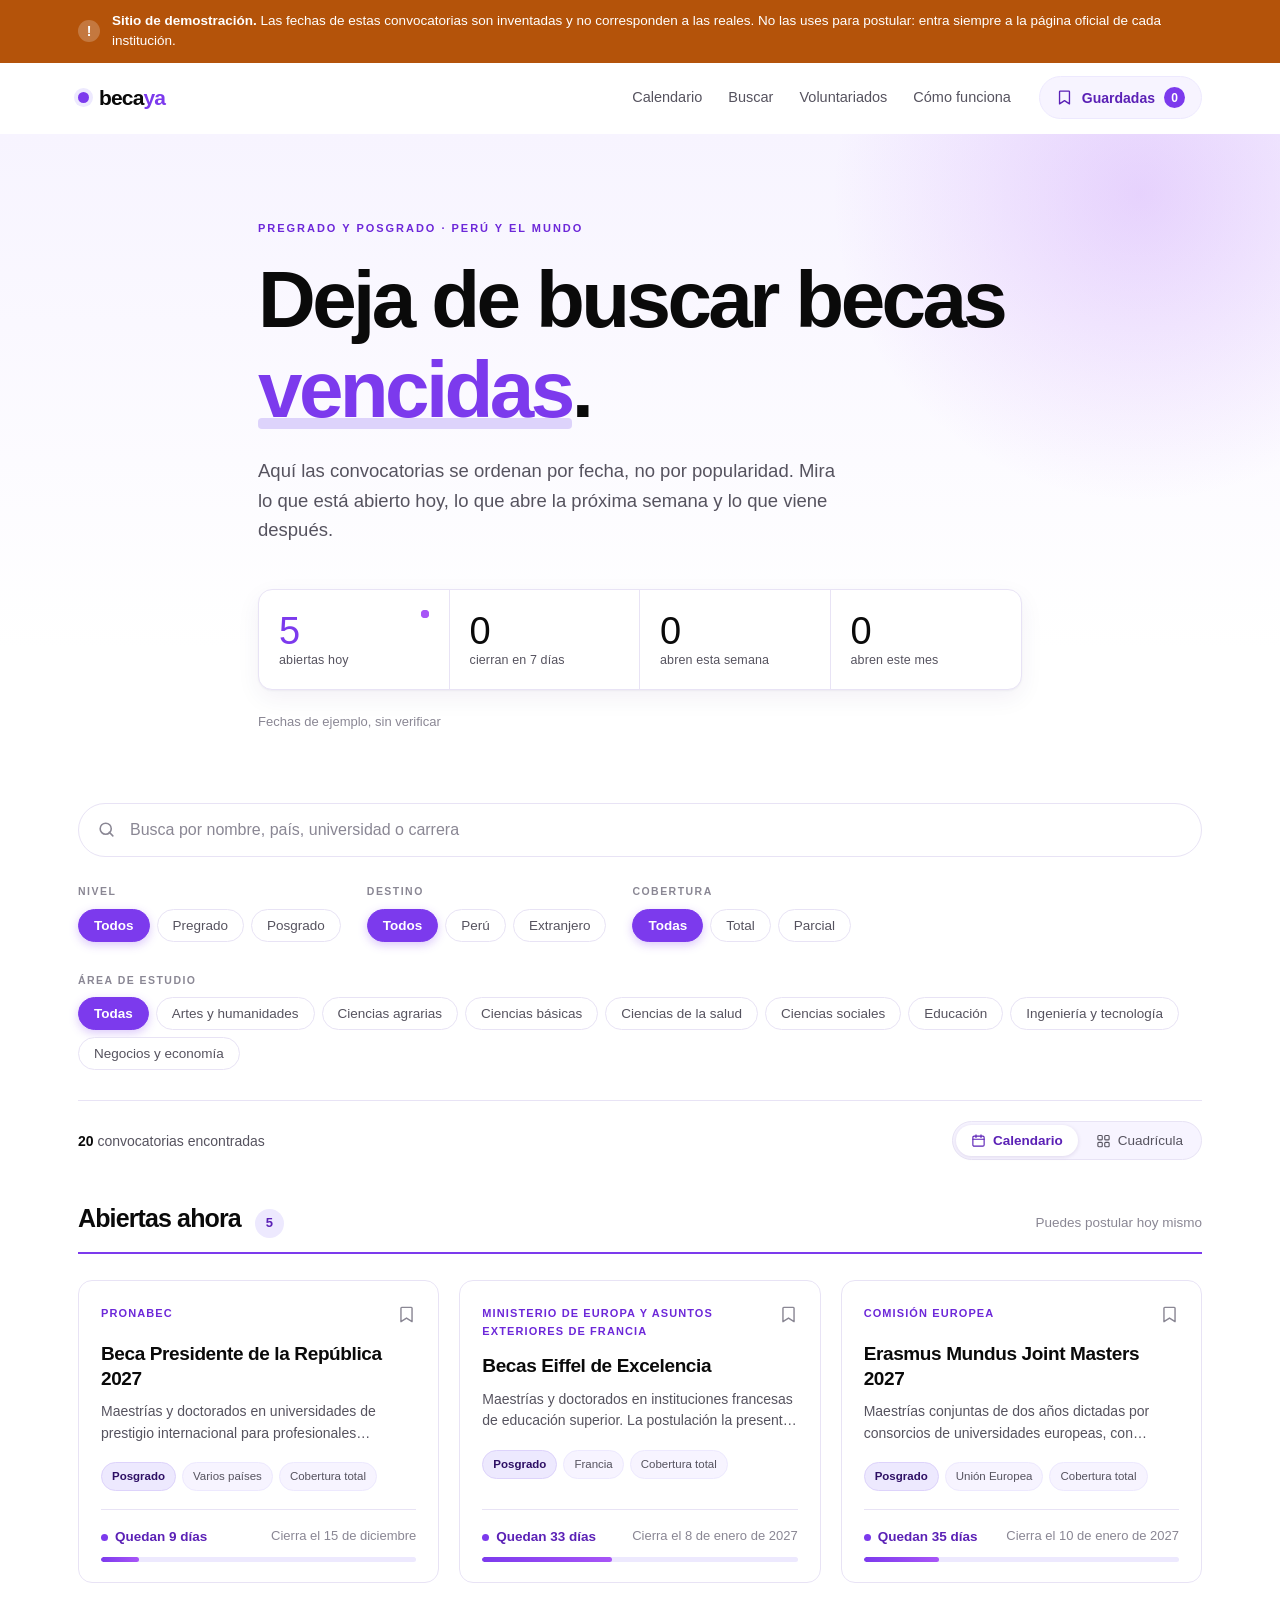
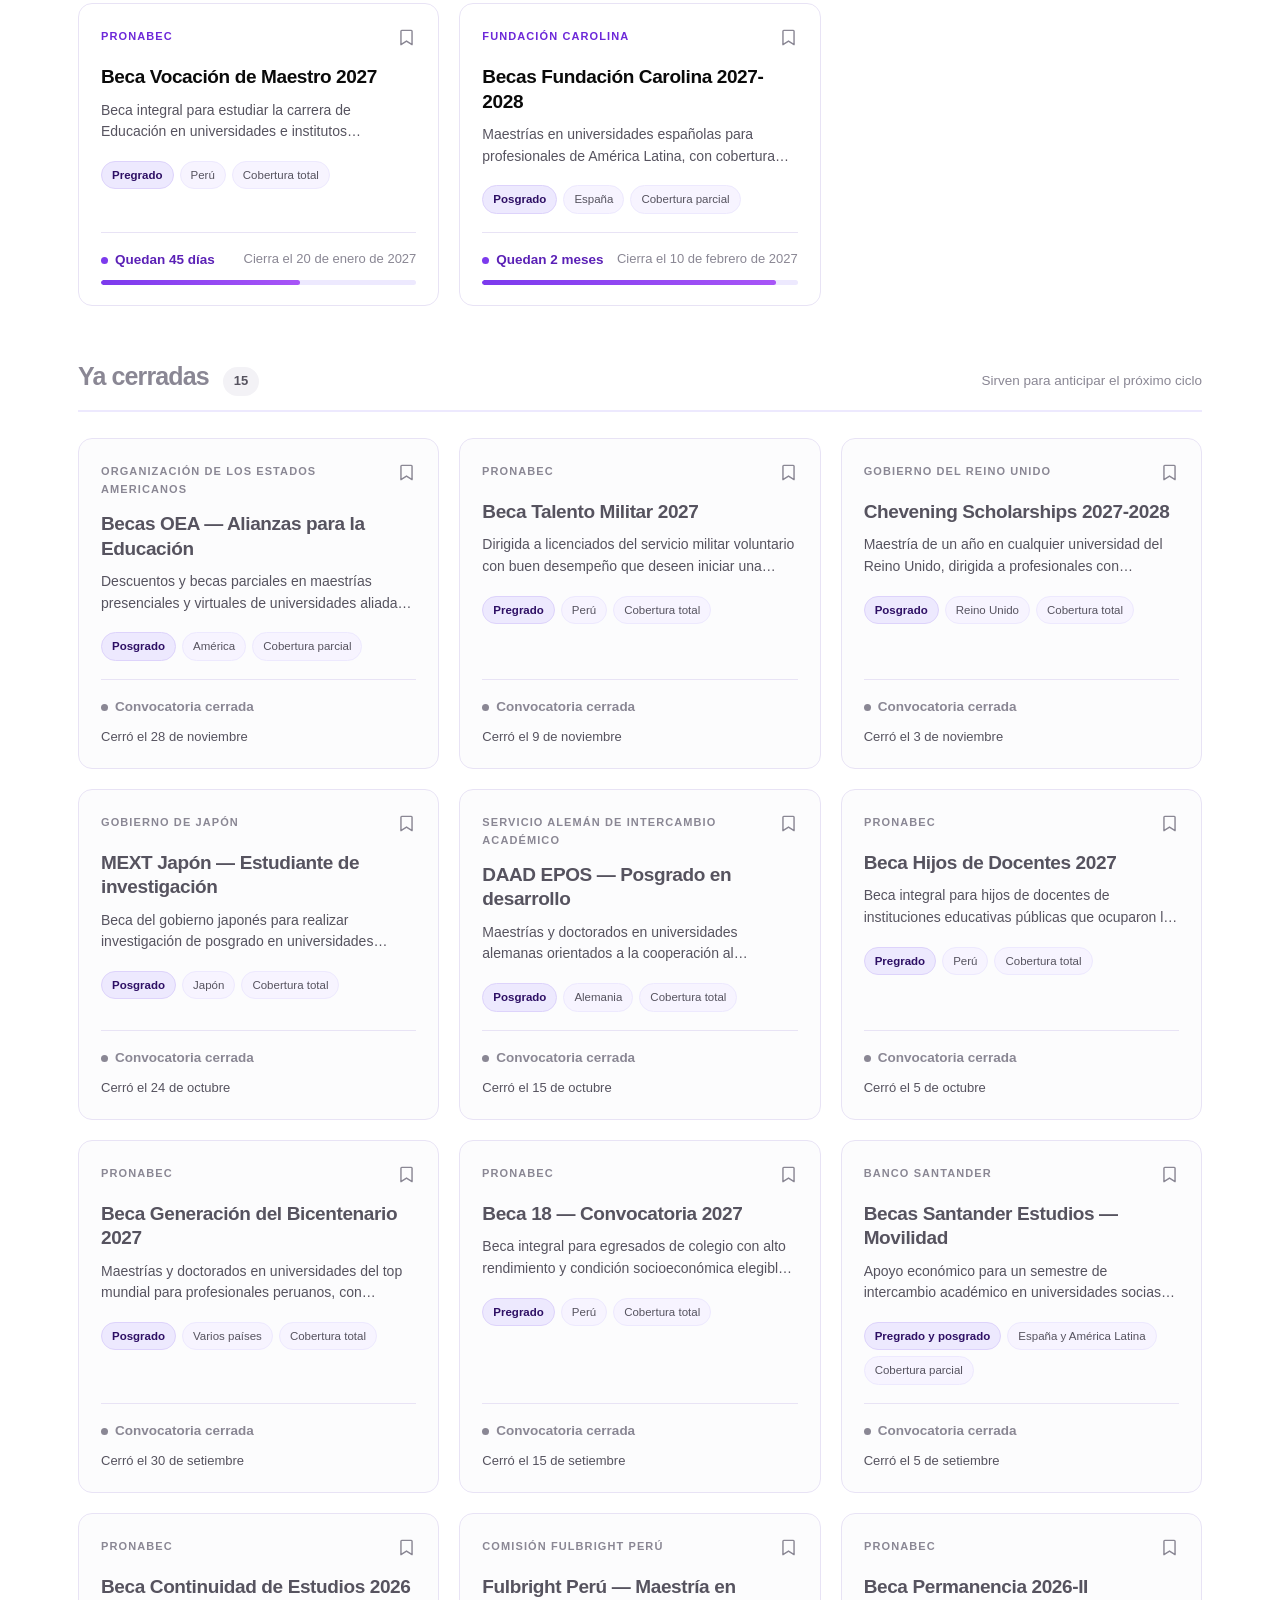
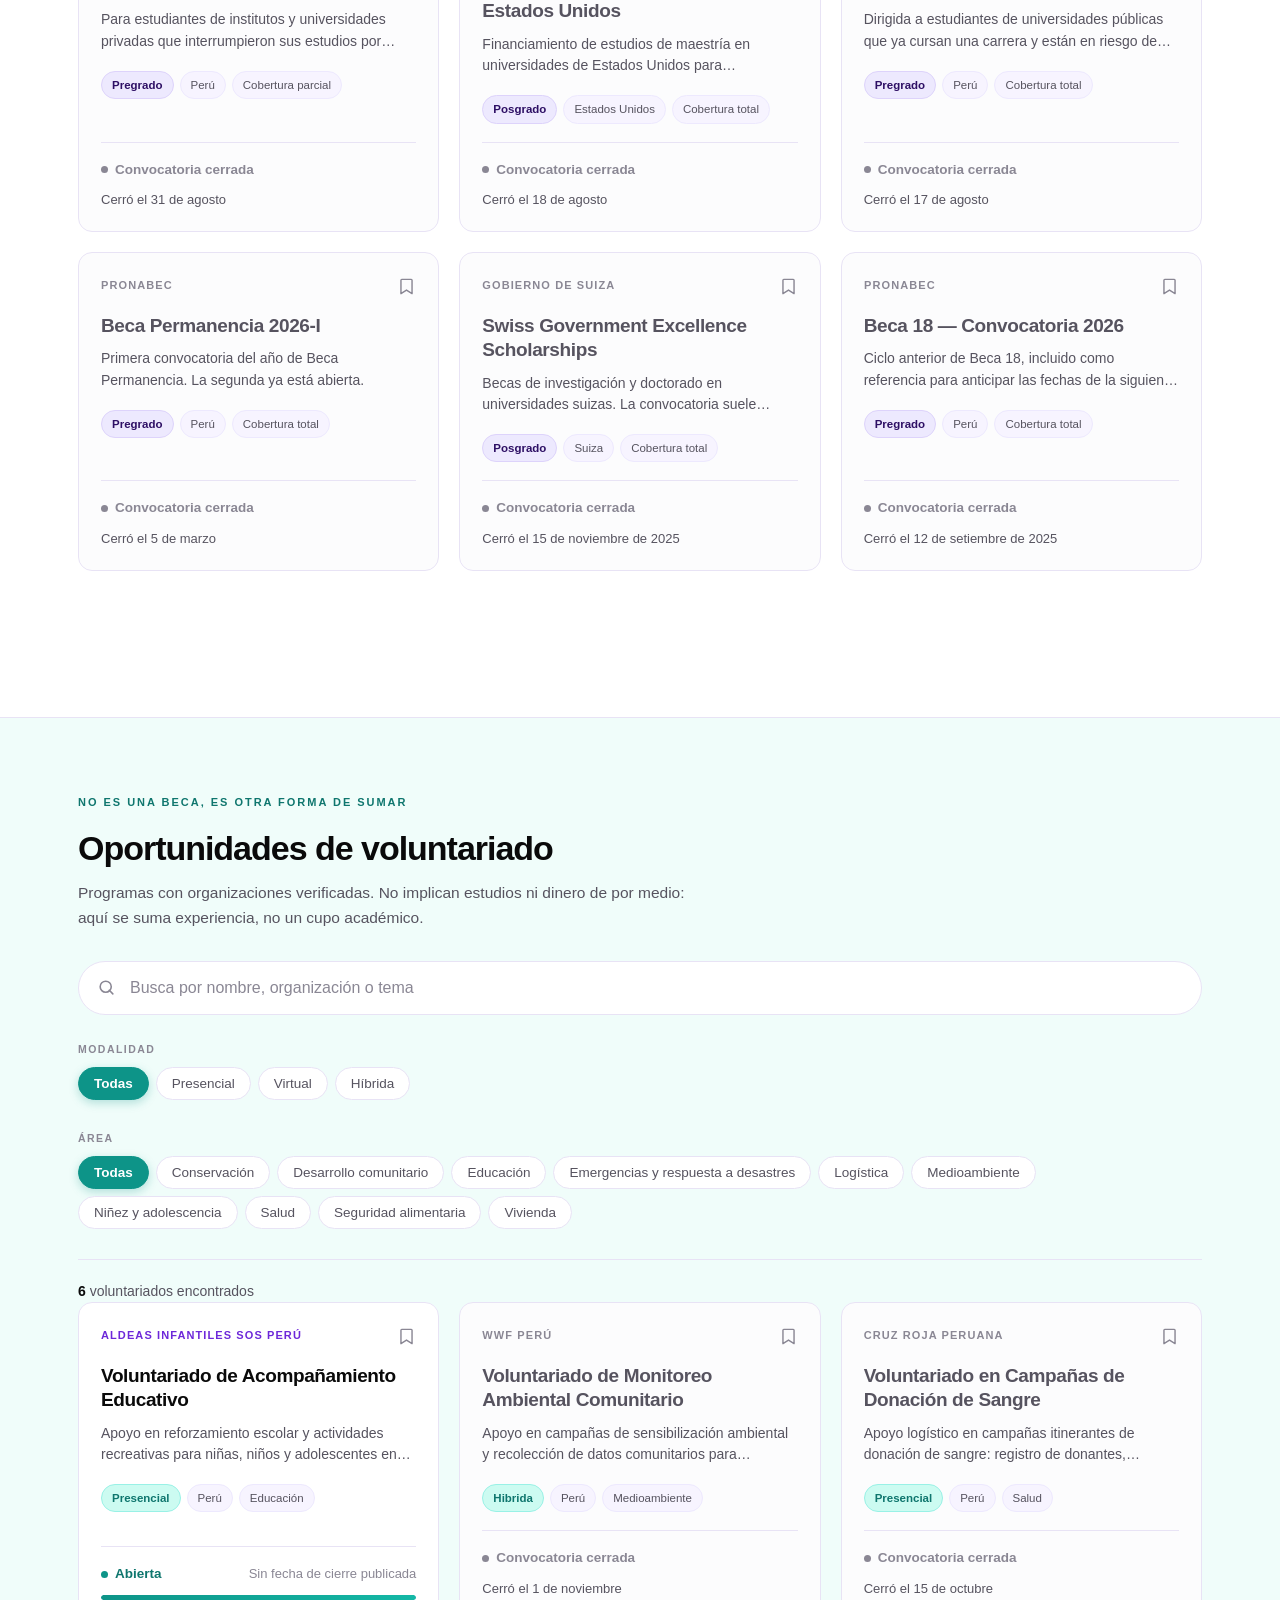
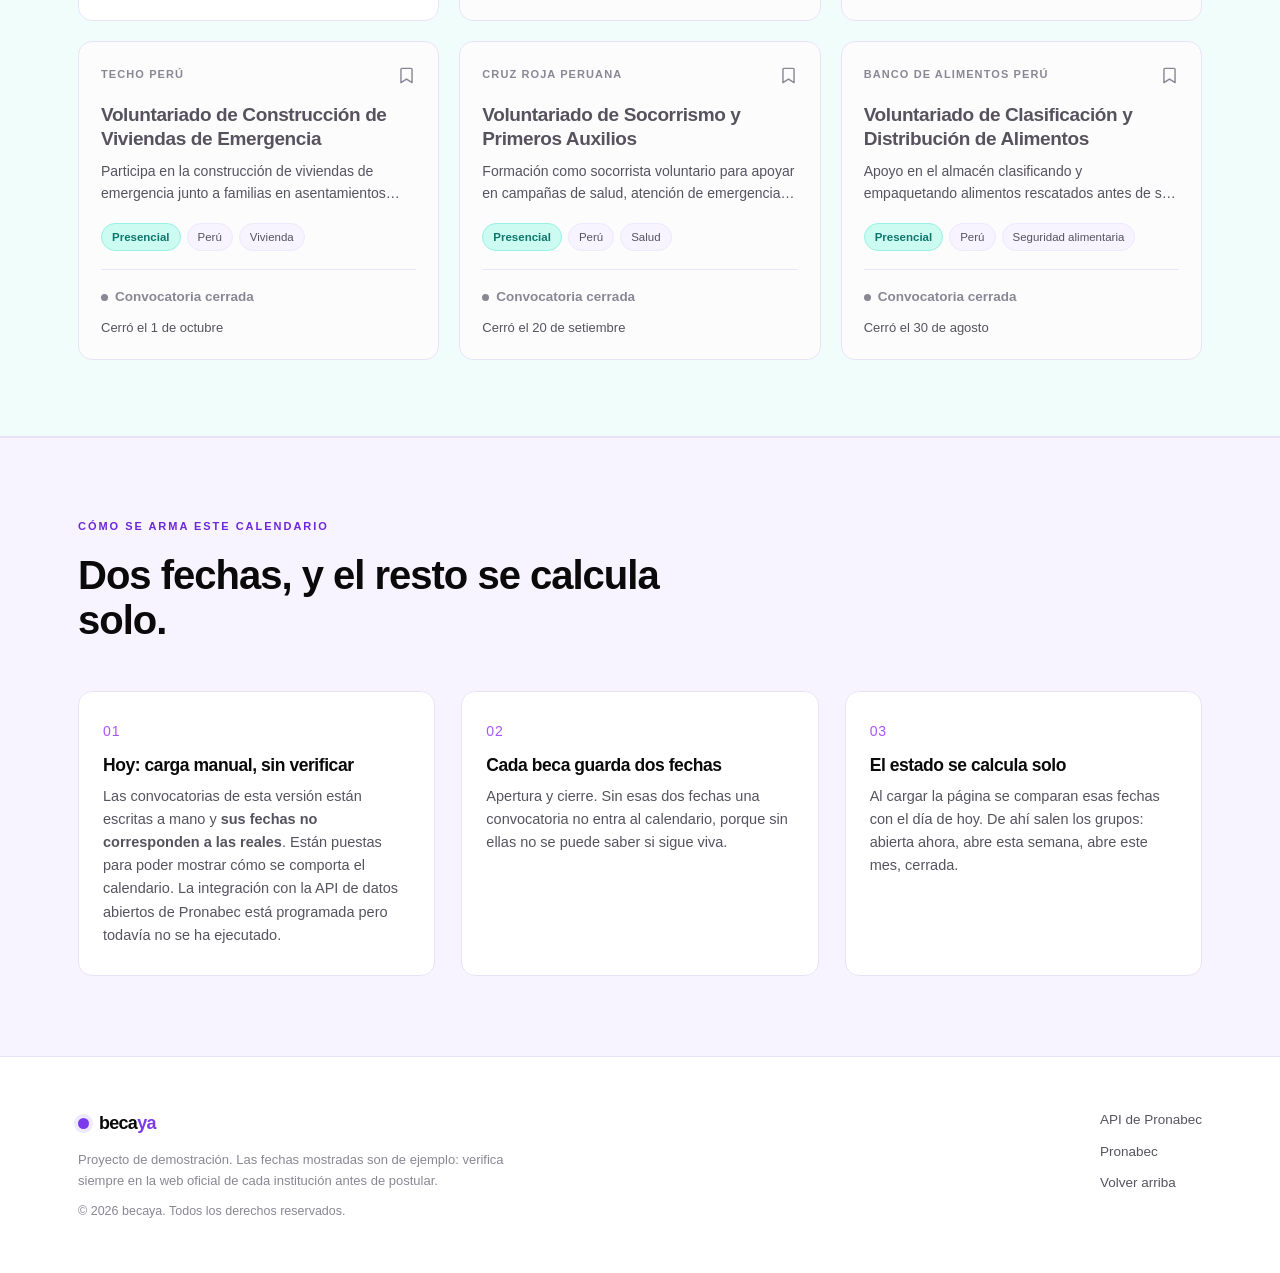
==== commit f24b096d: "Quita contenido engañoso: afirmaciones falsas, atribución inventada e imágenes de relleno - La secci" ====
--- a/index.html
+++ b/index.html
@@ -11,6 +11,22 @@
 <body>
 
 <a class="salta-al-contenido" href="#resultados">Saltar a los resultados</a>
+
+<!-- Aviso de demostración. Va arriba de todo, fijo y en alto contraste,
+     porque las fechas que muestra el sitio no son las reales: si alguien
+     se guiara por ellas podría perder una postulación. Lo pinta app.js
+     solo cuando los datos siguen marcados como de ejemplo, así que
+     desaparece solo en cuanto se carguen datos verificados. -->
+<div class="aviso-demo" id="avisoDemo" role="alert" hidden>
+  <div class="contenedor aviso-demo__fila">
+    <span class="aviso-demo__marca" aria-hidden="true">!</span>
+    <p class="aviso-demo__texto">
+      <b>Sitio de demostración.</b> Las fechas de estas convocatorias son inventadas
+      y no corresponden a las reales. No las uses para postular: entra siempre a la
+      página oficial de cada institución.
+    </p>
+  </div>
+</div>
 
 <!-- ============ BARRA SUPERIOR ============ -->
 <header class="cabecera" id="cabecera">
@@ -75,7 +91,7 @@
       </div>
 
       <p class="portada__fecha revelar" style="--retraso:.24s">
-        Datos al <span id="fechaHoy"></span>
+        <span id="fechaHoy"></span>
       </p>
     </div>
 
@@ -245,13 +261,13 @@
   <section class="explicacion" id="como-funciona">
     <div class="contenedor">
       <p class="antetitulo">Cómo se arma este calendario</p>
-      <h2 class="explicacion__titulo">Tres fuentes, una sola fecha de verdad.</h2>
+      <h2 class="explicacion__titulo">Dos fechas, y el resto se calcula solo.</h2>
 
       <ol class="pasos">
         <li class="paso revelar">
           <span class="paso__num">01</span>
-          <h3>Se leen las fuentes oficiales</h3>
-          <p>La API de datos abiertos de Pronabec entrega las convocatorias vigentes del Estado peruano. Las becas internacionales se cargan y revisan a mano desde la web de cada institución.</p>
+          <h3>Hoy: carga manual, sin verificar</h3>
+          <p>Las convocatorias de esta versión están escritas a mano y <b>sus fechas no corresponden a las reales</b>. Están puestas para poder mostrar cómo se comporta el calendario. La integración con la API de datos abiertos de Pronabec está programada pero todavía no se ha ejecutado.</p>
         </li>
         <li class="paso revelar" style="--retraso:.08s">
           <span class="paso__num">02</span>
--- a/assets/css/styles.css
+++ b/assets/css/styles.css
@@ -100,6 +100,34 @@
   color:var(--morado-600);
   margin-bottom:18px;
 }
+
+/* ============================================================
+   AVISO DE DEMOSTRACIÓN
+   ------------------------------------------------------------
+   Franja superior, alto contraste y sin botón de cerrar: mientras
+   las fechas del catálogo sean inventadas, quien entre tiene que
+   enterarse sí o sí. Desaparece sola cuando los datos dejan de
+   estar marcados como de ejemplo.
+   ============================================================ */
+.aviso-demo{
+  background:var(--urgente);
+  color:#fff;
+  padding:11px 0;
+}
+.aviso-demo__fila{
+  display:flex;align-items:center;gap:12px;
+}
+.aviso-demo__marca{
+  flex-shrink:0;
+  width:22px;height:22px;border-radius:50%;
+  background:rgba(255,255,255,.22);
+  display:flex;align-items:center;justify-content:center;
+  font-weight:bold;font-size:14px;line-height:1;
+}
+.aviso-demo__texto{
+  font-size:13.5px;line-height:1.5;
+}
+.aviso-demo__texto b{font-weight:bold;}
 
 /* ============================================================
    CABECERA
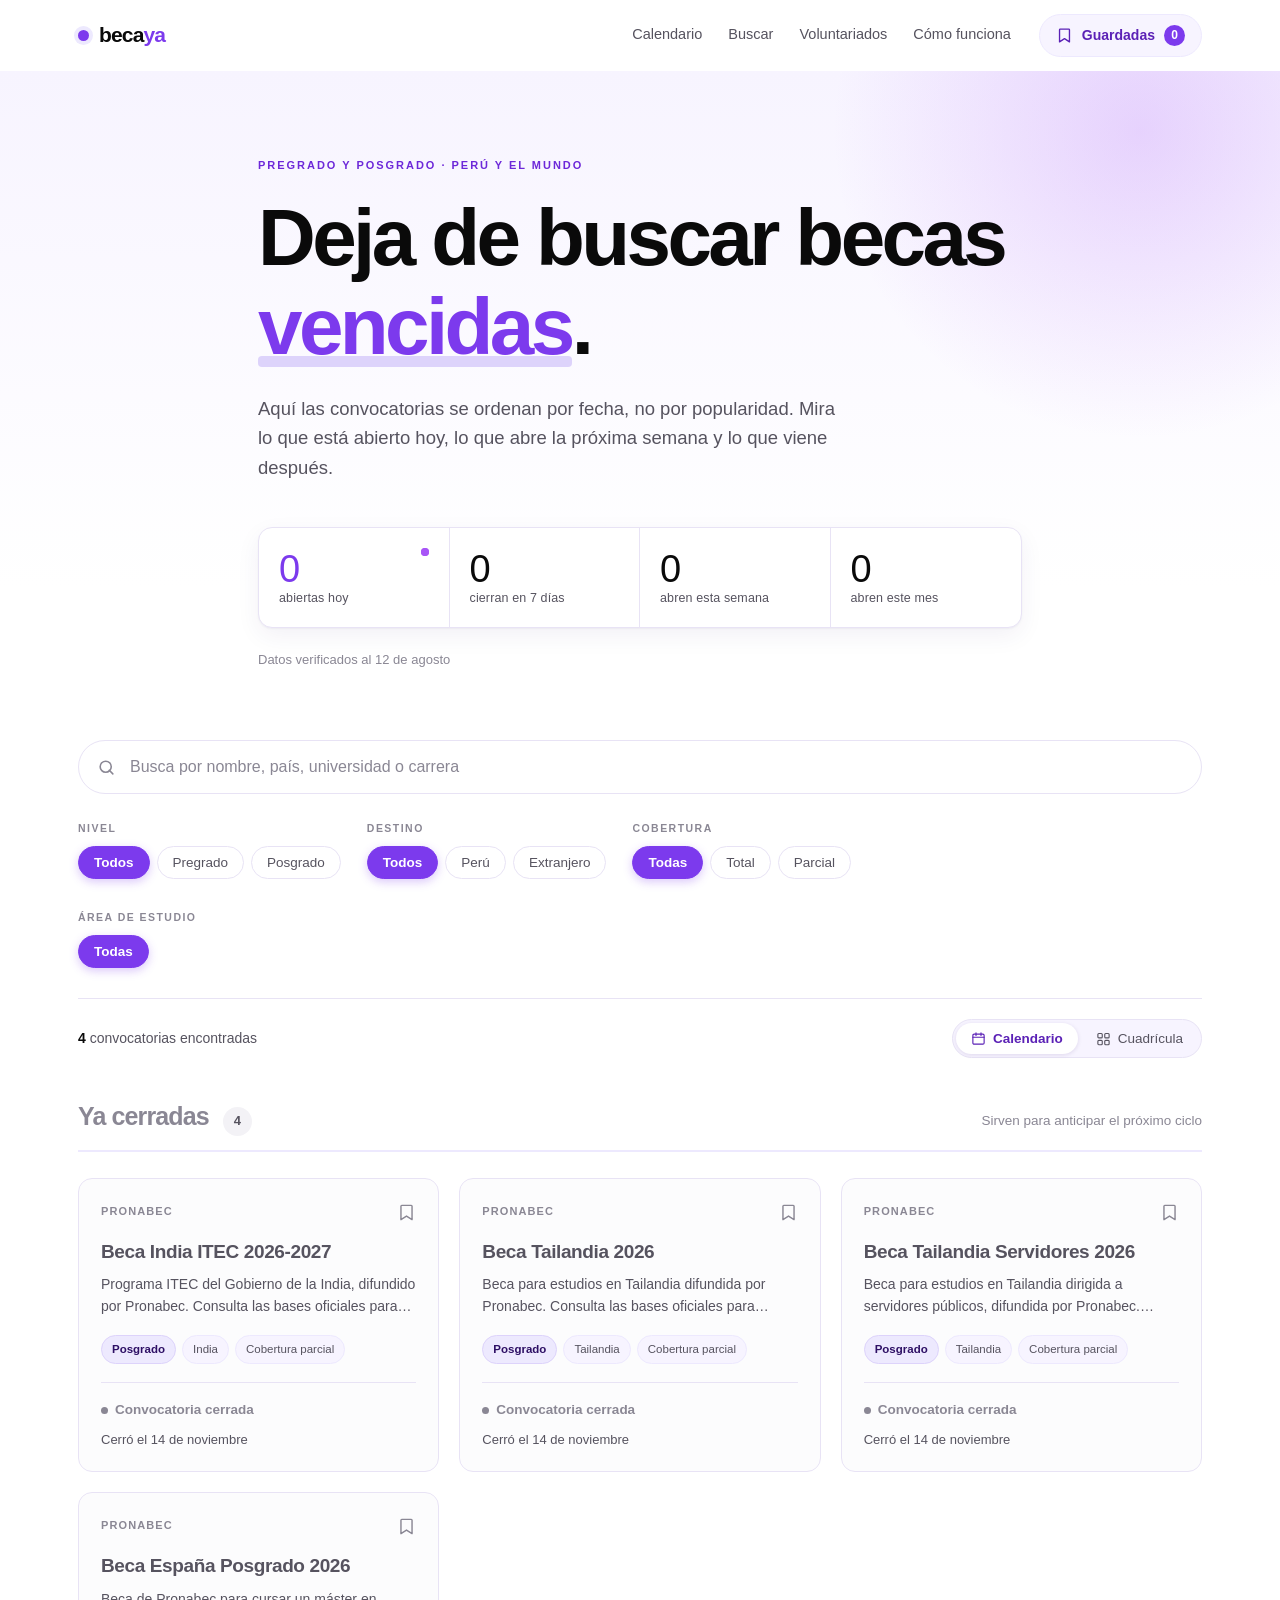
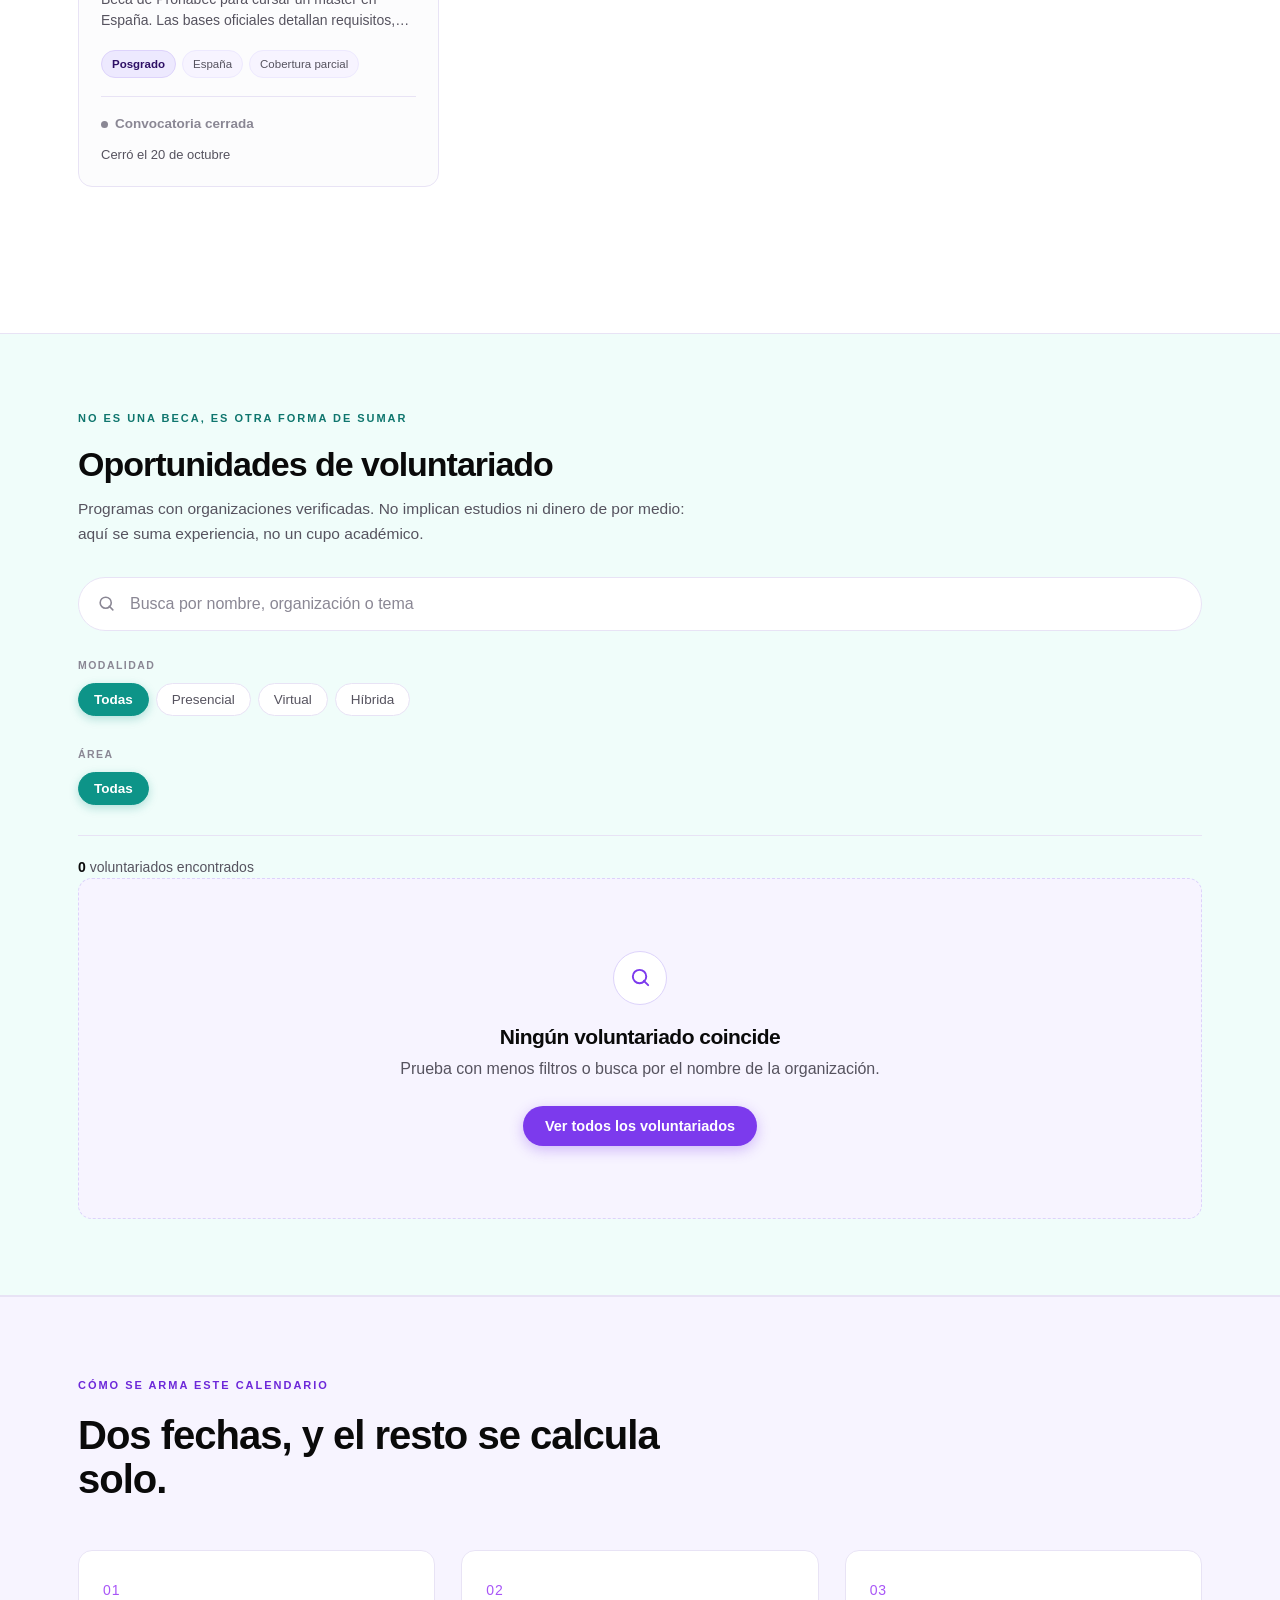
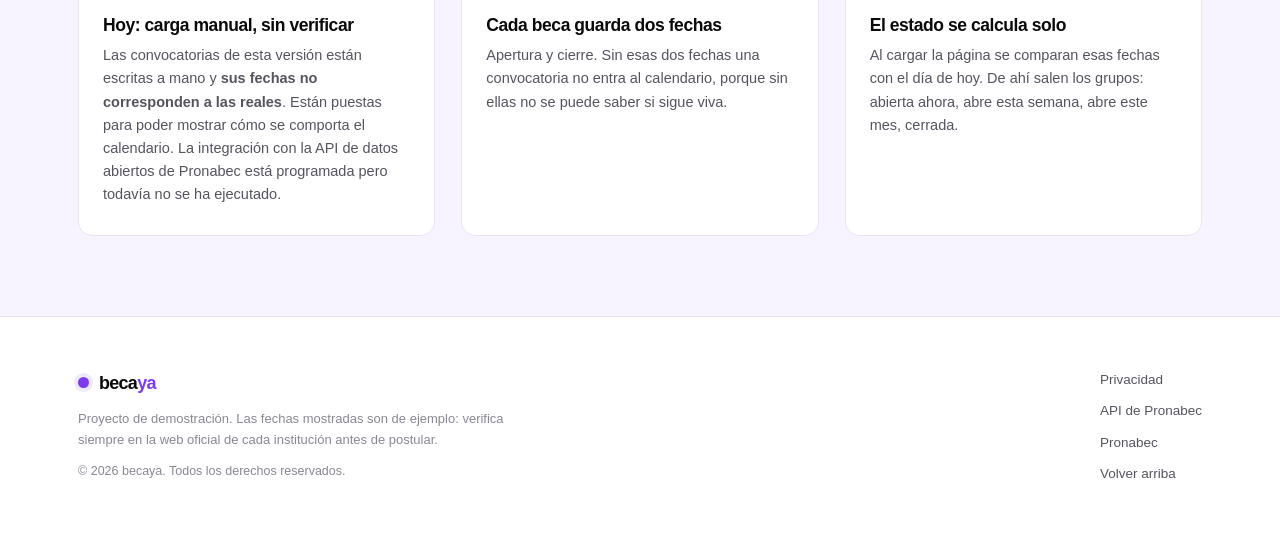
==== commit 0a461eb6: "Añade política de privacidad Google Play exige una URL de política de privacidad para publicar. Se a" ====
--- a/index.html
+++ b/index.html
@@ -297,6 +297,7 @@
       <p class="pie__derechos">© <span id="anioActual"></span> becaya. Todos los derechos reservados.</p>
     </div>
     <div class="pie__enlaces">
+      <a href="privacidad.html">Privacidad</a>
       <a href="https://datosabiertos.pronabec.gob.pe/developer/Api" target="_blank" rel="noopener">API de Pronabec</a>
       <a href="https://www.pronabec.gob.pe" target="_blank" rel="noopener">Pronabec</a>
       <a href="#inicio">Volver arriba</a>
--- a/assets/css/styles.css
+++ b/assets/css/styles.css
@@ -780,6 +780,9 @@
 
 /* Cuando la beca no trae un enlace oficial válido, en lugar del botón
    se explica por qué. Vale más eso que un botón que no lleva a nada. */
+.panel__sin-dato{
+  font-size:14px;color:var(--gris-claro);line-height:1.55;
+}
 .panel__sin-enlace{
   font-size:14px;color:var(--gris-claro);font-style:italic;
   padding:12px 14px;border:1px dashed var(--borde);border-radius:var(--radio-sm);
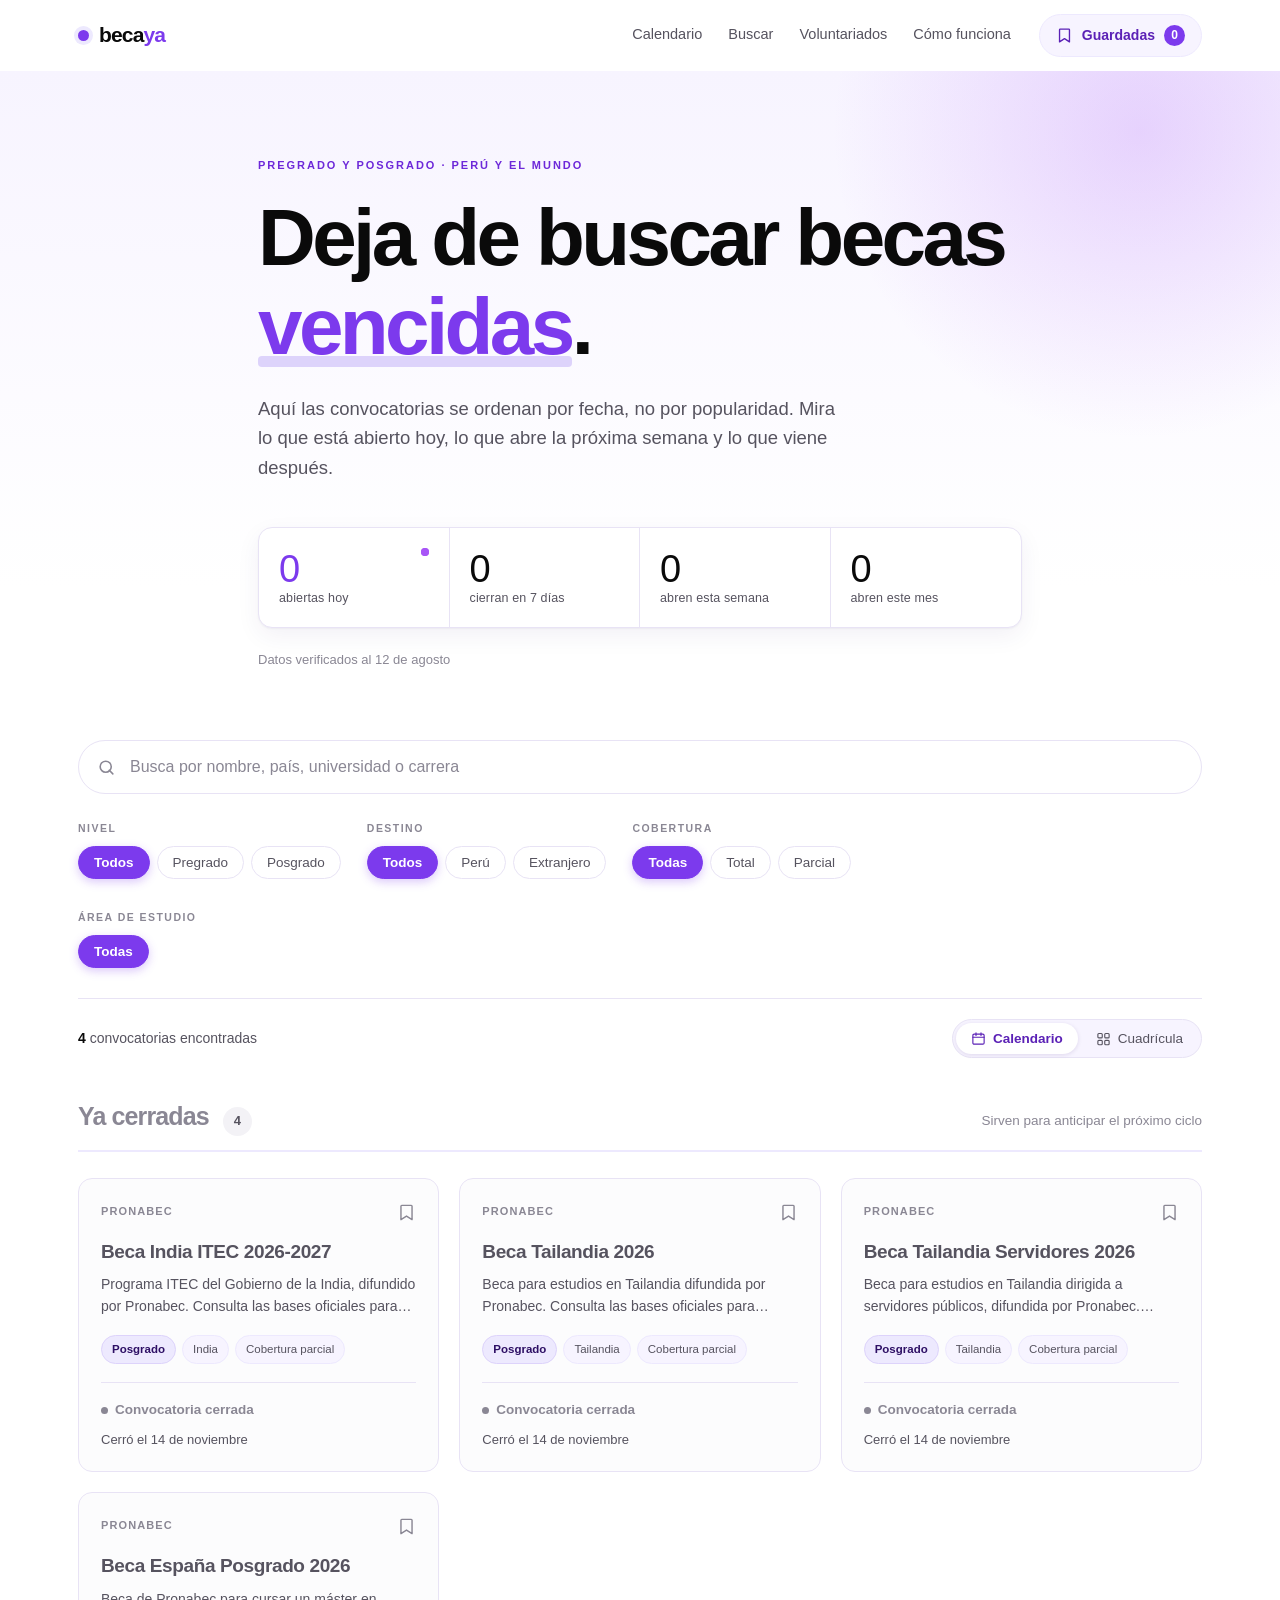
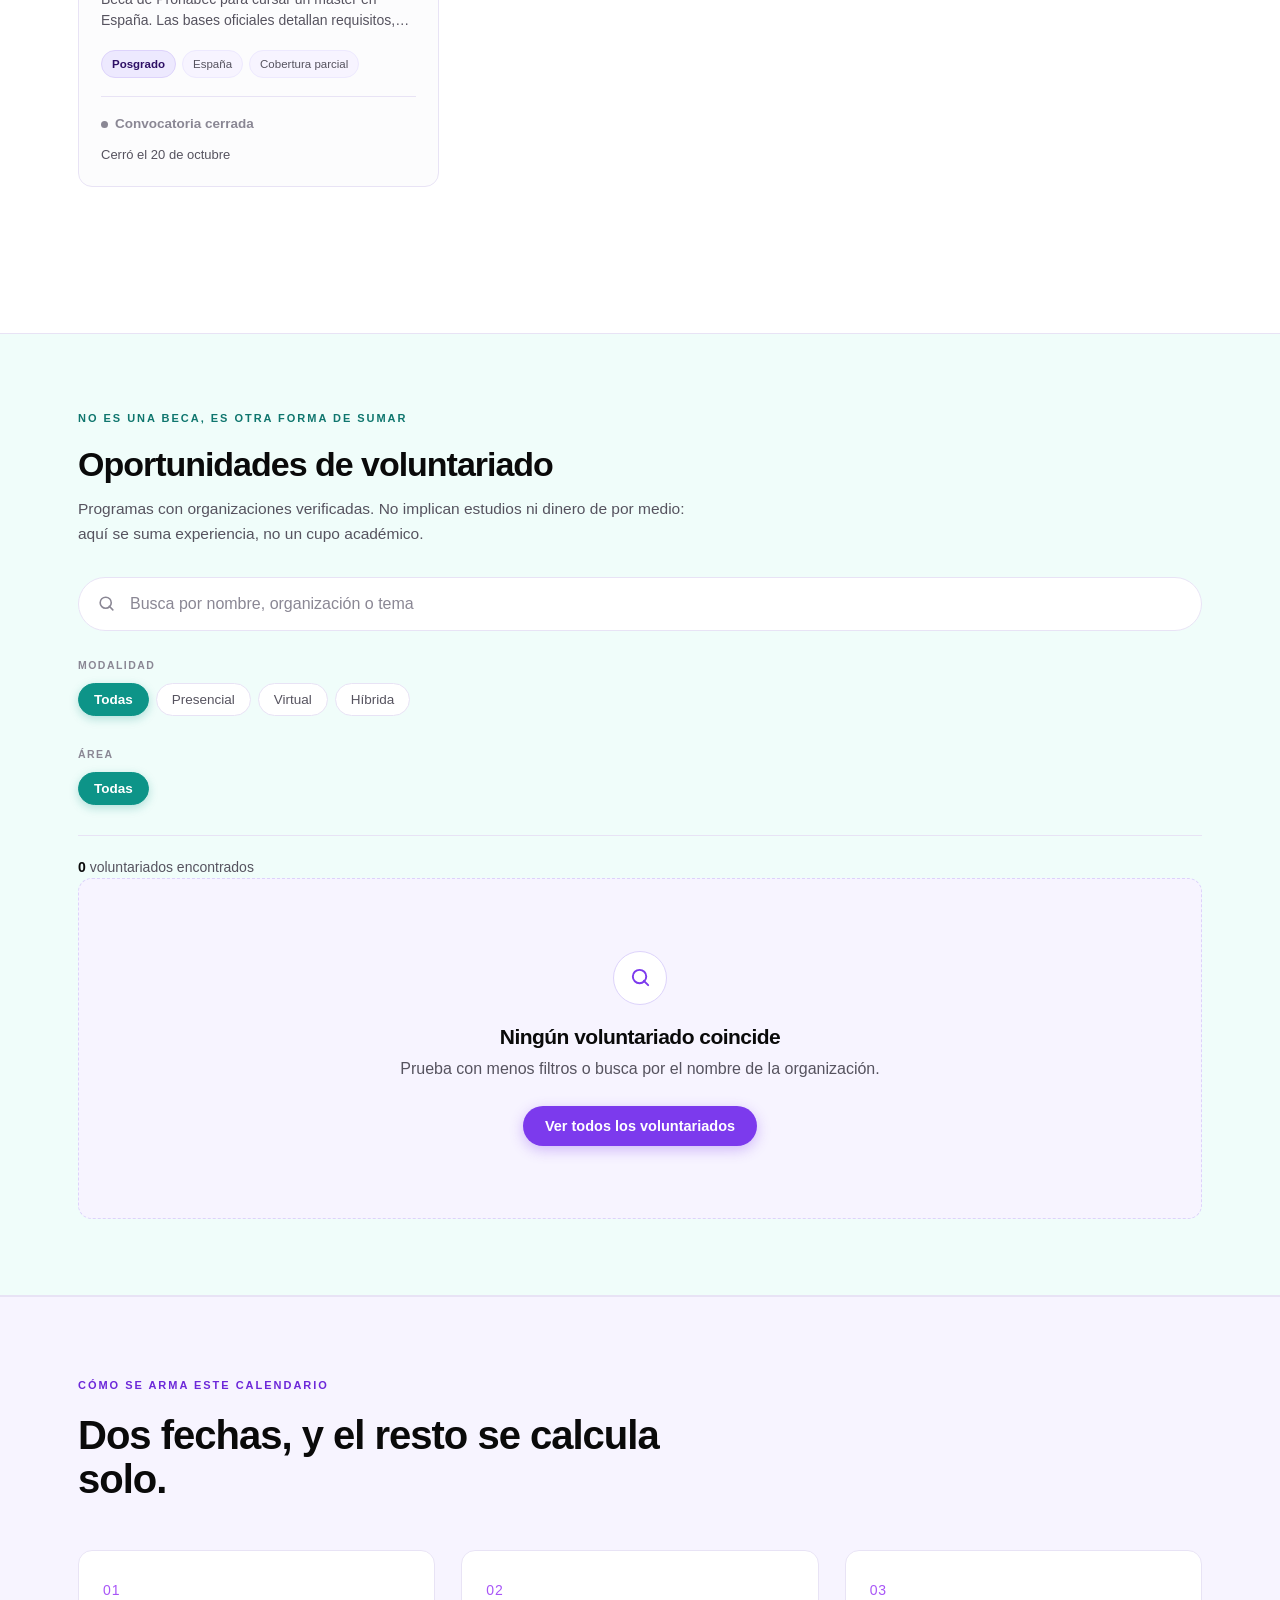
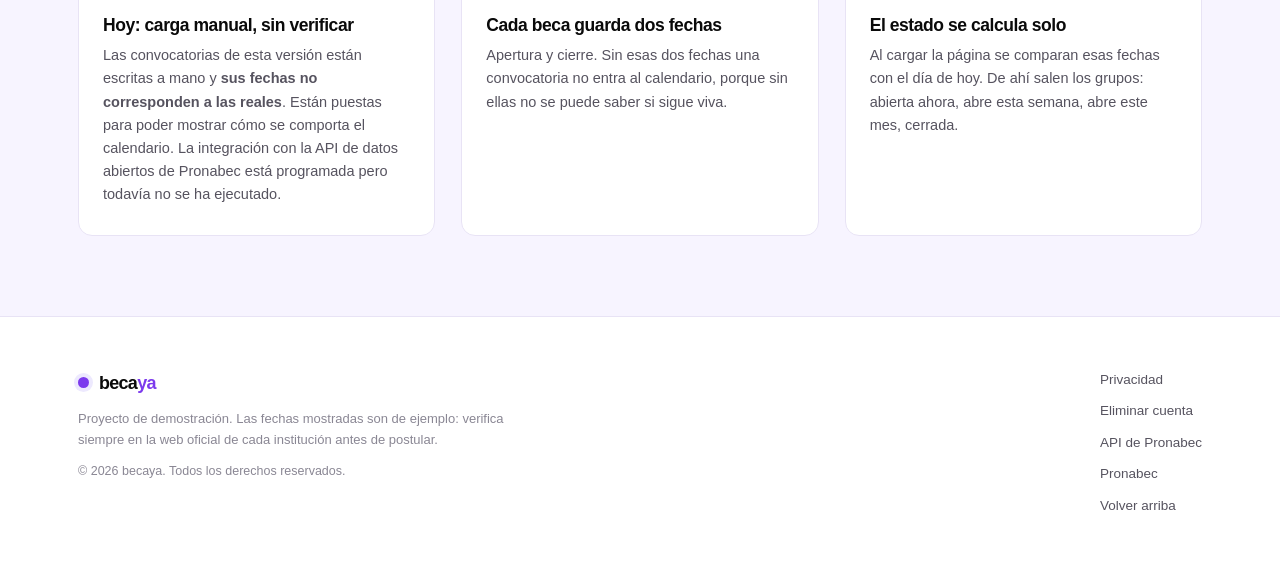
==== commit 31432aec: "Añade eliminación de cuenta y corrige la política de privacidad Google Play exige desde 2023 que tod" ====
--- a/index.html
+++ b/index.html
@@ -298,6 +298,7 @@
     </div>
     <div class="pie__enlaces">
       <a href="privacidad.html">Privacidad</a>
+      <a href="eliminar-cuenta.html">Eliminar cuenta</a>
       <a href="https://datosabiertos.pronabec.gob.pe/developer/Api" target="_blank" rel="noopener">API de Pronabec</a>
       <a href="https://www.pronabec.gob.pe" target="_blank" rel="noopener">Pronabec</a>
       <a href="#inicio">Volver arriba</a>
